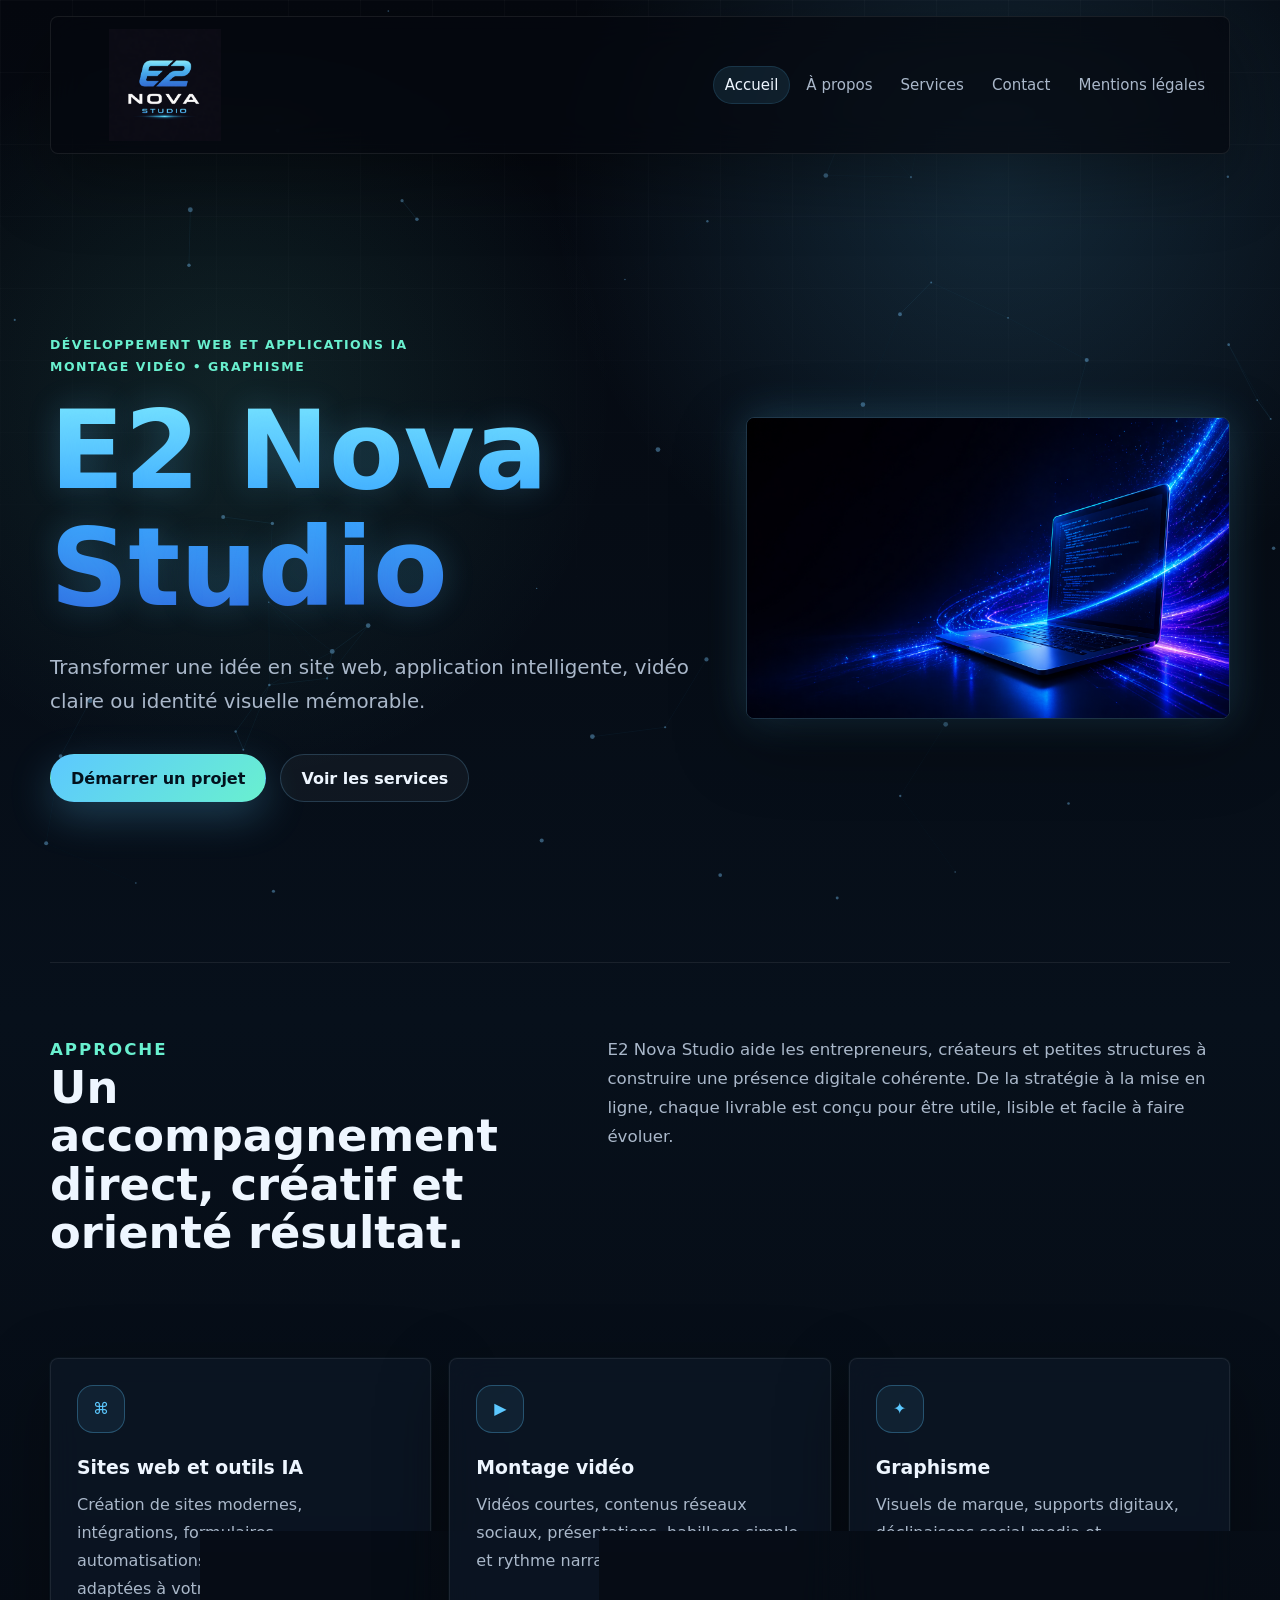
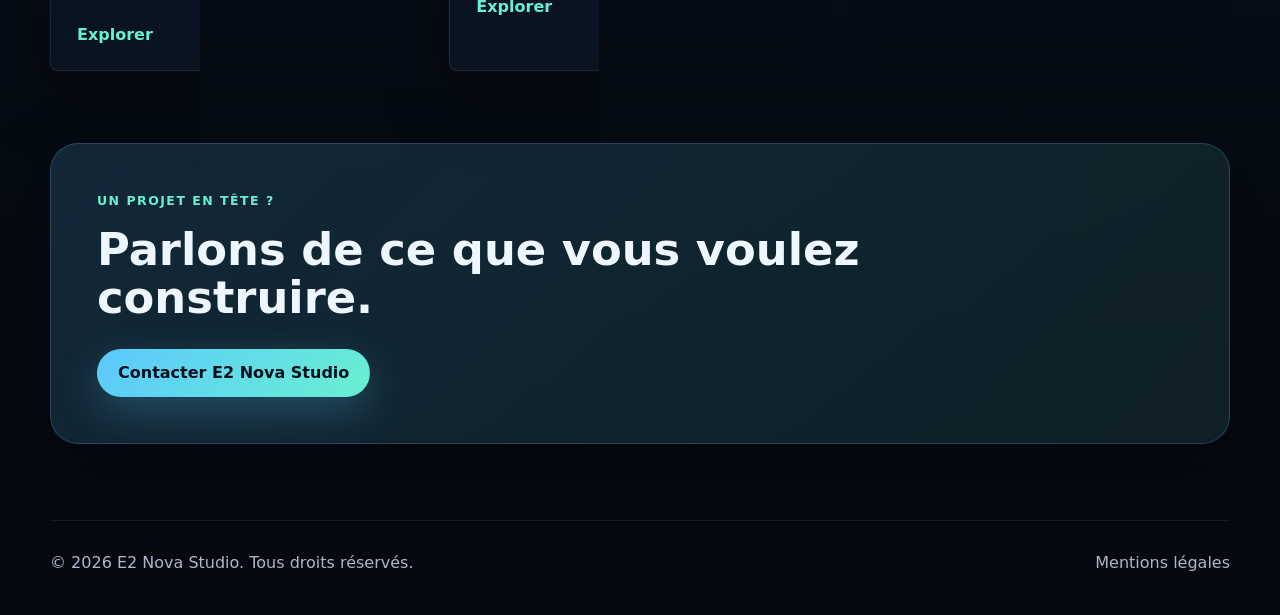
==== index.html @ 2f7f74d5 "V3" ====
<!DOCTYPE html>
<html lang="fr">
  <head>
    <meta charset="UTF-8" />
    <meta name="viewport" content="width=device-width, initial-scale=1.0" />
    <meta
      name="description"
      content="E2 Nova Studio accompagne les indépendants et petites entreprises avec des sites web, applications IA, montages vidéo et créations graphiques."
    />
    <title>E2 Nova Studio | Développement Web et applications IA, Montage vidéo et graphisme</title>
    <link rel="stylesheet" href="css/styles.css" />
    <script src="js/main.js" defer></script>
  </head>
  <body>
    <canvas class="nova-canvas" aria-hidden="true"></canvas>
    <header class="site-header">
      <a class="brand" href="index.html" aria-label="Accueil E2 Nova Studio">
        <img src="assets/logo-e2nova-studio.png" alt="E2 Nova Studio" />
      </a>
      <button class="nav-toggle" type="button" aria-label="Ouvrir le menu" aria-expanded="false">
        <span></span>
        <span></span>
        <span></span>
      </button>
      <nav class="main-nav" aria-label="Navigation principale">
        <a class="active" href="index.html">Accueil</a>
        <a href="about.html">À propos</a>
        <a href="services.html">Services</a>
        <a href="contact.html">Contact</a>
        <a href="mentions-legales.html">Mentions légales</a>
      </nav>
    </header>

    <main>
      <section class="hero section">
        <div class="hero-content">
          <p class="eyebrow">Développement Web et applications IA<br />Montage vidéo • Graphisme</p>
          <h1 class="logo-gradient">E2 Nova Studio</h1>
          <p class="hero-lead">
            Transformer une idée en site web,
            application intelligente, vidéo claire ou identité visuelle mémorable.
          </p>
          <div class="hero-actions">
            <a class="button primary" href="contact.html">Démarrer un projet</a>
            <a class="button ghost" href="services.html">Voir les services</a>
          </div>
        </div>
        <aside class="hero-image-showcase" aria-label="Univers visuel E2 Nova Studio">
          <img src="assets/ordi.png" alt="Ordinateur portable dans un univers lumineux bleu" />
        </aside>
      </section>

      <section class="section intro-grid">
        <div>
          <p class="eyebrow">Approche</p>
          <h2>Un accompagnement direct, créatif et orienté résultat.</h2>
        </div>
        <p>
          E2 Nova Studio aide les entrepreneurs, créateurs et petites structures à
          construire une présence digitale cohérente. De la stratégie à la mise en
          ligne, chaque livrable est conçu pour être utile, lisible et facile à faire
          évoluer.
        </p>
      </section>

      <section class="section service-preview">
        <article class="service-card">
          <div class="service-icon">⌘</div>
          <h3>Sites web et outils IA</h3>
          <p>
            Création de sites modernes, intégrations, formulaires, automatisations et
            applications IA adaptées à votre activité.
          </p>
          <a href="services.html#web-ia">Explorer</a>
        </article>
        <article class="service-card">
          <div class="service-icon">▶</div>
          <h3>Montage vidéo</h3>
          <p>
            Vidéos courtes, contenus réseaux sociaux, présentations, habillage simple
            et rythme narratif.
          </p>
          <a href="services.html#video">Explorer</a>
        </article>
        <article class="service-card">
          <div class="service-icon">✦</div>
          <h3>Graphisme</h3>
          <p>
            Visuels de marque, supports digitaux, déclinaisons social media et
            compositions nettes.
          </p>
          <a href="services.html#graphisme">Explorer</a>
        </article>
      </section>

      <section class="section cta-band">
        <p class="eyebrow">Un projet en tête ?</p>
        <h2>Parlons de ce que vous voulez construire.</h2>
        <a class="button primary" href="contact.html">Contacter E2 Nova Studio</a>
      </section>
    </main>

    <footer class="site-footer">
      <p>© 2026 E2 Nova Studio. Tous droits réservés.</p>
      <a href="mentions-legales.html">Mentions légales</a>
    </footer>
  </body>
</html>
---- css/styles.css ----
:root {
  --bg: #05080f;
  --bg-soft: #09111d;
  --panel: rgba(13, 23, 38, 0.76);
  --panel-strong: rgba(15, 28, 47, 0.94);
  --line: rgba(126, 203, 255, 0.2);
  --line-soft: rgba(255, 255, 255, 0.08);
  --text: #eef6ff;
  --muted: #aab8ca;
  --blue: #5cc8ff;
  --blue-strong: #22a7f2;
  --mint: #69f0cf;
  --violet: #b39cff;
  --shadow: 0 24px 70px rgba(0, 0, 0, 0.35);
  --radius: 8px;
  --max: 1180px;
}

* {
  box-sizing: border-box;
}

html {
  scroll-behavior: smooth;
}

body {
  margin: 0;
  min-height: 100vh;
  color: var(--text);
  font-family: Inter, ui-sans-serif, system-ui, -apple-system, BlinkMacSystemFont, "Segoe UI", sans-serif;
  background:
    radial-gradient(circle at 78% 8%, rgba(92, 200, 255, 0.17), transparent 28rem),
    radial-gradient(circle at 18% 18%, rgba(105, 240, 207, 0.1), transparent 24rem),
    linear-gradient(180deg, #05080f 0%, #07101b 46%, #05080f 100%);
  overflow-x: hidden;
}

body::before {
  content: "";
  position: fixed;
  inset: 0;
  pointer-events: none;
  background-image:
    linear-gradient(rgba(255, 255, 255, 0.035) 1px, transparent 1px),
    linear-gradient(90deg, rgba(255, 255, 255, 0.035) 1px, transparent 1px);
  background-size: 72px 72px;
  mask-image: linear-gradient(to bottom, rgba(0, 0, 0, 0.72), transparent 82%);
  z-index: -3;
}

a {
  color: inherit;
  text-decoration: none;
}

p {
  color: var(--muted);
  line-height: 1.75;
}

.nova-canvas {
  position: fixed;
  inset: 0;
  width: 100%;
  height: 100%;
  pointer-events: none;
  z-index: -2;
  opacity: 0.72;
}

.site-header {
  position: sticky;
  top: 0;
  z-index: 20;
  display: flex;
  align-items: center;
  justify-content: space-between;
  width: min(var(--max), calc(100% - 32px));
  margin: 16px auto 0;
  padding: 12px;
  border: 1px solid var(--line-soft);
  border-radius: var(--radius);
  background: rgba(5, 8, 15, 0.72);
  box-shadow: var(--shadow);
  backdrop-filter: blur(18px);
}

.brand {
  display: inline-flex;
  align-items: center;
  min-width: 0;
}

.brand img {
  display: block;
  width: 204px;
  height: 112px;
  object-fit: contain;
  border-radius: 8px;
}

.main-nav {
  display: flex;
  align-items: center;
  gap: 4px;
}

.main-nav a {
  padding: 10px 12px;
  border-radius: 999px;
  color: var(--muted);
  font-size: 0.94rem;
  transition: color 180ms ease, background 180ms ease, box-shadow 180ms ease;
}

.main-nav a:hover,
.main-nav a.active {
  color: var(--text);
  background: rgba(92, 200, 255, 0.1);
  box-shadow: inset 0 0 0 1px rgba(92, 200, 255, 0.14);
}

.nav-toggle {
  display: none;
  width: 44px;
  height: 44px;
  border: 1px solid var(--line);
  border-radius: 14px;
  background: rgba(255, 255, 255, 0.04);
  cursor: pointer;
}

.nav-toggle span {
  display: block;
  width: 18px;
  height: 2px;
  margin: 4px auto;
  border-radius: 99px;
  background: var(--text);
}

.section {
  width: min(var(--max), calc(100% - 32px));
  margin: 0 auto;
}

.hero {
  display: grid;
  grid-template-columns: minmax(0, 1.15fr) minmax(320px, 0.85fr);
  align-items: center;
  gap: 42px;
  min-height: calc(100vh - 92px);
  padding: 72px 0 52px;
}

.hero-content,
.page-hero {
  position: relative;
}

.eyebrow {
  margin: 0 0 14px;
  color: var(--mint);
  font-size: 0.78rem;
  font-weight: 800;
  letter-spacing: 0.12em;
  text-transform: uppercase;
}

h1,
h2,
h3 {
  margin: 0;
  color: var(--text);
  line-height: 1.08;
  letter-spacing: 0;
}

h1 {
  max-width: 900px;
  font-size: 6.8rem;
}

.logo-gradient {
  color: transparent;
  background: linear-gradient(180deg, #7ce9ff 0%, #3ba8ff 48%, #2d67de 100%);
  background-clip: text;
  -webkit-background-clip: text;
  text-shadow: 0 0 32px rgba(92, 200, 255, 0.22);
}

.page-hero h1 {
  font-size: 4.4rem;
}

h2 {
  font-size: 2.8rem;
}

h3 {
  font-size: 1.18rem;
}

.hero-lead,
.page-hero p {
  max-width: 720px;
  margin: 24px 0 0;
  font-size: 1.24rem;
}

.hero-actions {
  display: flex;
  flex-wrap: wrap;
  gap: 14px;
  margin-top: 34px;
}

.button {
  display: inline-flex;
  align-items: center;
  justify-content: center;
  min-height: 48px;
  padding: 0 20px;
  border: 1px solid transparent;
  border-radius: 999px;
  font-weight: 800;
  transition: transform 180ms ease, box-shadow 180ms ease, border-color 180ms ease;
}

.button:hover {
  transform: translateY(-2px);
}

.button.primary {
  color: #02111d;
  background: linear-gradient(135deg, var(--blue), var(--mint));
  box-shadow: 0 14px 42px rgba(92, 200, 255, 0.26);
}

.button.ghost {
  color: var(--text);
  border-color: var(--line);
  background: rgba(255, 255, 255, 0.04);
}

.hero-panel {
  display: grid;
  gap: 16px;
  padding: 18px;
  border: 1px solid var(--line);
  border-radius: 28px;
  background:
    linear-gradient(180deg, rgba(15, 28, 47, 0.86), rgba(8, 15, 26, 0.72)),
    radial-gradient(circle at 18% 20%, rgba(92, 200, 255, 0.22), transparent 18rem);
  box-shadow: var(--shadow);
}

.hero-image-showcase {
  display: grid;
  place-items: center;
  min-height: 420px;
}

.hero-image-showcase img {
  width: 100%;
  max-width: 560px;
  aspect-ratio: 16 / 10;
  object-fit: cover;
  border-radius: 8px;
  border: 1px solid var(--line);
  box-shadow: var(--shadow), 0 0 42px rgba(92, 200, 255, 0.24);
}

.orbit-card,
.service-card,
.detail-card,
.values-grid article,
.contact-form,
.contact-aside,
.legal-content article {
  border: 1px solid var(--line-soft);
  background: var(--panel);
  box-shadow: 0 0 0 1px rgba(92, 200, 255, 0.03), var(--shadow);
  backdrop-filter: blur(16px);
}

.orbit-card {
  position: relative;
  padding: 22px;
  border-radius: 22px;
  overflow: hidden;
}

.orbit-card::after {
  content: "";
  position: absolute;
  inset: auto 18px 0;
  height: 1px;
  background: linear-gradient(90deg, transparent, rgba(92, 200, 255, 0.64), transparent);
}

.orbit-card span,
.detail-number {
  color: var(--blue);
  font-weight: 900;
}

.service-symbol {
  display: grid;
  place-items: center;
  width: 48px;
  height: 48px;
  border: 1px solid rgba(92, 200, 255, 0.34);
  border-radius: 8px;
  color: var(--blue);
  font-size: 1rem;
  line-height: 1;
  background: linear-gradient(145deg, rgba(92, 200, 255, 0.14), rgba(45, 103, 222, 0.12));
  box-shadow: 0 0 24px rgba(92, 200, 255, 0.22);
}

.orbit-card strong {
  display: block;
  margin-top: 8px;
  font-size: 1.2rem;
}

.orbit-card p {
  margin: 8px 0 0;
}

.intro-grid {
  display: grid;
  grid-template-columns: 0.9fr 1.1fr;
  gap: 48px;
  padding: 72px 0;
  border-top: 1px solid var(--line-soft);
}

.intro-grid p {
  margin: 0;
  font-size: 1.04rem;
}

.service-preview,
.values-grid {
  display: grid;
  grid-template-columns: repeat(3, minmax(0, 1fr));
  gap: 18px;
  padding: 28px 0 72px;
}

.service-card,
.values-grid article {
  min-height: 280px;
  padding: 26px;
  border-radius: var(--radius);
}

.service-icon {
  display: grid;
  place-items: center;
  width: 48px;
  height: 48px;
  margin-bottom: 24px;
  border: 1px solid rgba(92, 200, 255, 0.3);
  border-radius: 16px;
  color: var(--blue);
  background: rgba(92, 200, 255, 0.08);
}

.service-card p,
.values-grid p {
  margin: 14px 0 0;
}

.service-card a {
  display: inline-flex;
  margin-top: 22px;
  color: var(--mint);
  font-weight: 800;
}

.cta-band {
  margin-bottom: 76px;
  padding: 46px;
  border: 1px solid var(--line);
  border-radius: 28px;
  background:
    linear-gradient(135deg, rgba(92, 200, 255, 0.14), rgba(105, 240, 207, 0.08)),
    rgba(8, 15, 26, 0.8);
  box-shadow: var(--shadow);
}

.cta-band h2 {
  max-width: 820px;
  margin-bottom: 26px;
}

.page-hero {
  padding: 86px 0 50px;
}

.split-section {
  display: grid;
  grid-template-columns: 380px minmax(0, 1fr);
  align-items: center;
  gap: 54px;
  padding: 34px 0 74px;
}

.portrait-block {
  position: relative;
  display: grid;
  place-items: center;
  aspect-ratio: 1;
  border: 1px solid var(--line);
  border-radius: 8px;
  background: rgba(15, 28, 47, 0.72);
  box-shadow: var(--shadow);
  overflow: hidden;
}

.portrait-block img {
  width: 100%;
  height: 100%;
  object-fit: cover;
}

.content-stack p:first-child {
  margin-top: 0;
}

.stat-row {
  display: grid;
  grid-template-columns: repeat(3, 1fr);
  gap: 14px;
  margin-top: 30px;
}

.stat-row div {
  padding: 18px;
  border: 1px solid var(--line-soft);
  border-radius: 18px;
  background: rgba(255, 255, 255, 0.035);
}

.stat-row strong,
.stat-row span {
  display: block;
}

.stat-row strong {
  color: var(--blue);
  font-size: 1.65rem;
}

.stat-row span {
  margin-top: 6px;
  color: var(--muted);
  font-size: 0.9rem;
}

.services-detail {
  display: grid;
  gap: 18px;
  padding: 28px 0 76px;
}

.detail-card {
  display: grid;
  grid-template-columns: 88px minmax(0, 1fr);
  gap: 22px;
  padding: 30px;
  border-radius: 24px;
}

.detail-number {
  font-size: 1rem;
}

.detail-card p {
  max-width: 820px;
}

.detail-card ul {
  display: grid;
  gap: 10px;
  margin: 22px 0 0;
  padding: 0;
  list-style: none;
}

.detail-card li {
  position: relative;
  padding-left: 24px;
  color: var(--muted);
}

.detail-card li::before {
  content: "";
  position: absolute;
  top: 0.68em;
  left: 0;
  width: 9px;
  height: 9px;
  border-radius: 50%;
  background: var(--mint);
  box-shadow: 0 0 14px rgba(105, 240, 207, 0.5);
}

.contact-layout {
  display: grid;
  grid-template-columns: minmax(0, 860px);
  justify-content: start;
  gap: 24px;
  padding: 28px 0 76px;
}

.contact-form,
.contact-aside,
.legal-content article {
  border-radius: 24px;
}

.contact-form {
  display: grid;
  gap: 18px;
  padding: 28px;
}

.form-row {
  display: grid;
  gap: 8px;
}

label {
  color: var(--text);
  font-weight: 800;
}

input,
select,
textarea {
  width: 100%;
  border: 1px solid var(--line-soft);
  border-radius: 16px;
  padding: 14px 16px;
  color: var(--text);
  font: inherit;
  background: rgba(5, 8, 15, 0.72);
  outline: none;
  transition: border-color 180ms ease, box-shadow 180ms ease;
}

select {
  cursor: pointer;
}

textarea {
  resize: vertical;
  min-height: 170px;
}

input:focus,
select:focus,
textarea:focus {
  border-color: rgba(92, 200, 255, 0.68);
  box-shadow: 0 0 0 4px rgba(92, 200, 255, 0.1);
}

.form-status {
  min-height: 24px;
  margin: 0;
  color: var(--mint);
  font-weight: 700;
}

.contact-aside {
  align-self: start;
  padding: 28px;
  background: var(--panel-strong);
}

.contact-aside p {
  margin-bottom: 22px;
}

.contact-chip {
  display: inline-flex;
  margin: 0 8px 10px 0;
  padding: 9px 12px;
  border: 1px solid var(--line);
  border-radius: 999px;
  color: var(--text);
  background: rgba(92, 200, 255, 0.07);
}

.legal-content {
  display: grid;
  gap: 16px;
  padding: 28px 0 76px;
}

.legal-content article {
  padding: 26px;
}

.legal-content p {
  margin-bottom: 0;
}

.site-footer {
  display: flex;
  align-items: center;
  justify-content: space-between;
  gap: 16px;
  width: min(var(--max), calc(100% - 32px));
  margin: 0 auto;
  padding: 28px 0 38px;
  border-top: 1px solid var(--line-soft);
}

.site-footer p {
  margin: 0;
}

.site-footer a {
  color: var(--muted);
}

@media (max-width: 920px) {
  .site-header {
    align-items: flex-start;
  }

  .nav-toggle {
    display: block;
    flex: 0 0 auto;
  }

  .main-nav {
    position: absolute;
    top: calc(100% + 10px);
    left: 0;
    right: 0;
    display: none;
    flex-direction: column;
    align-items: stretch;
    padding: 10px;
    border: 1px solid var(--line-soft);
    border-radius: 20px;
    background: rgba(5, 8, 15, 0.94);
    backdrop-filter: blur(18px);
  }

  .main-nav.open {
    display: flex;
  }

  .main-nav a {
    border-radius: 14px;
  }

  .hero,
  .intro-grid,
  .split-section,
  .contact-layout {
    grid-template-columns: 1fr;
  }

  .hero {
    min-height: auto;
    padding-top: 62px;
  }

  h1 {
    font-size: 4.6rem;
  }

  .page-hero h1 {
    font-size: 3.2rem;
  }

  h2 {
    font-size: 2.3rem;
  }

  .hero-panel {
    grid-template-columns: 1fr;
  }

  .hero-image-showcase {
    min-height: auto;
  }

  .service-preview,
  .values-grid {
    grid-template-columns: 1fr;
  }

  .split-section {
    gap: 28px;
  }

  .portrait-block {
    max-width: 420px;
  }
}

@media (max-width: 640px) {
  .site-header,
  .section,
  .site-footer {
    width: min(100% - 22px, var(--max));
  }

  .brand img {
    width: 152px;
    height: 84px;
  }

  h1 {
    font-size: 3.2rem;
  }

  .page-hero h1 {
    font-size: 2.45rem;
  }

  h2 {
    font-size: 2rem;
  }

  .hero-lead,
  .page-hero p {
    font-size: 1.05rem;
  }

  .hero-actions {
    flex-direction: column;
  }

  .button {
    width: 100%;
  }

  .cta-band,
  .contact-form,
  .contact-aside,
  .detail-card,
  .service-card,
  .values-grid article,
  .legal-content article {
    padding: 22px;
  }

  .detail-card {
    grid-template-columns: 1fr;
  }

  .stat-row {
    grid-template-columns: 1fr;
  }

  .site-footer {
    align-items: flex-start;
    flex-direction: column;
  }
}
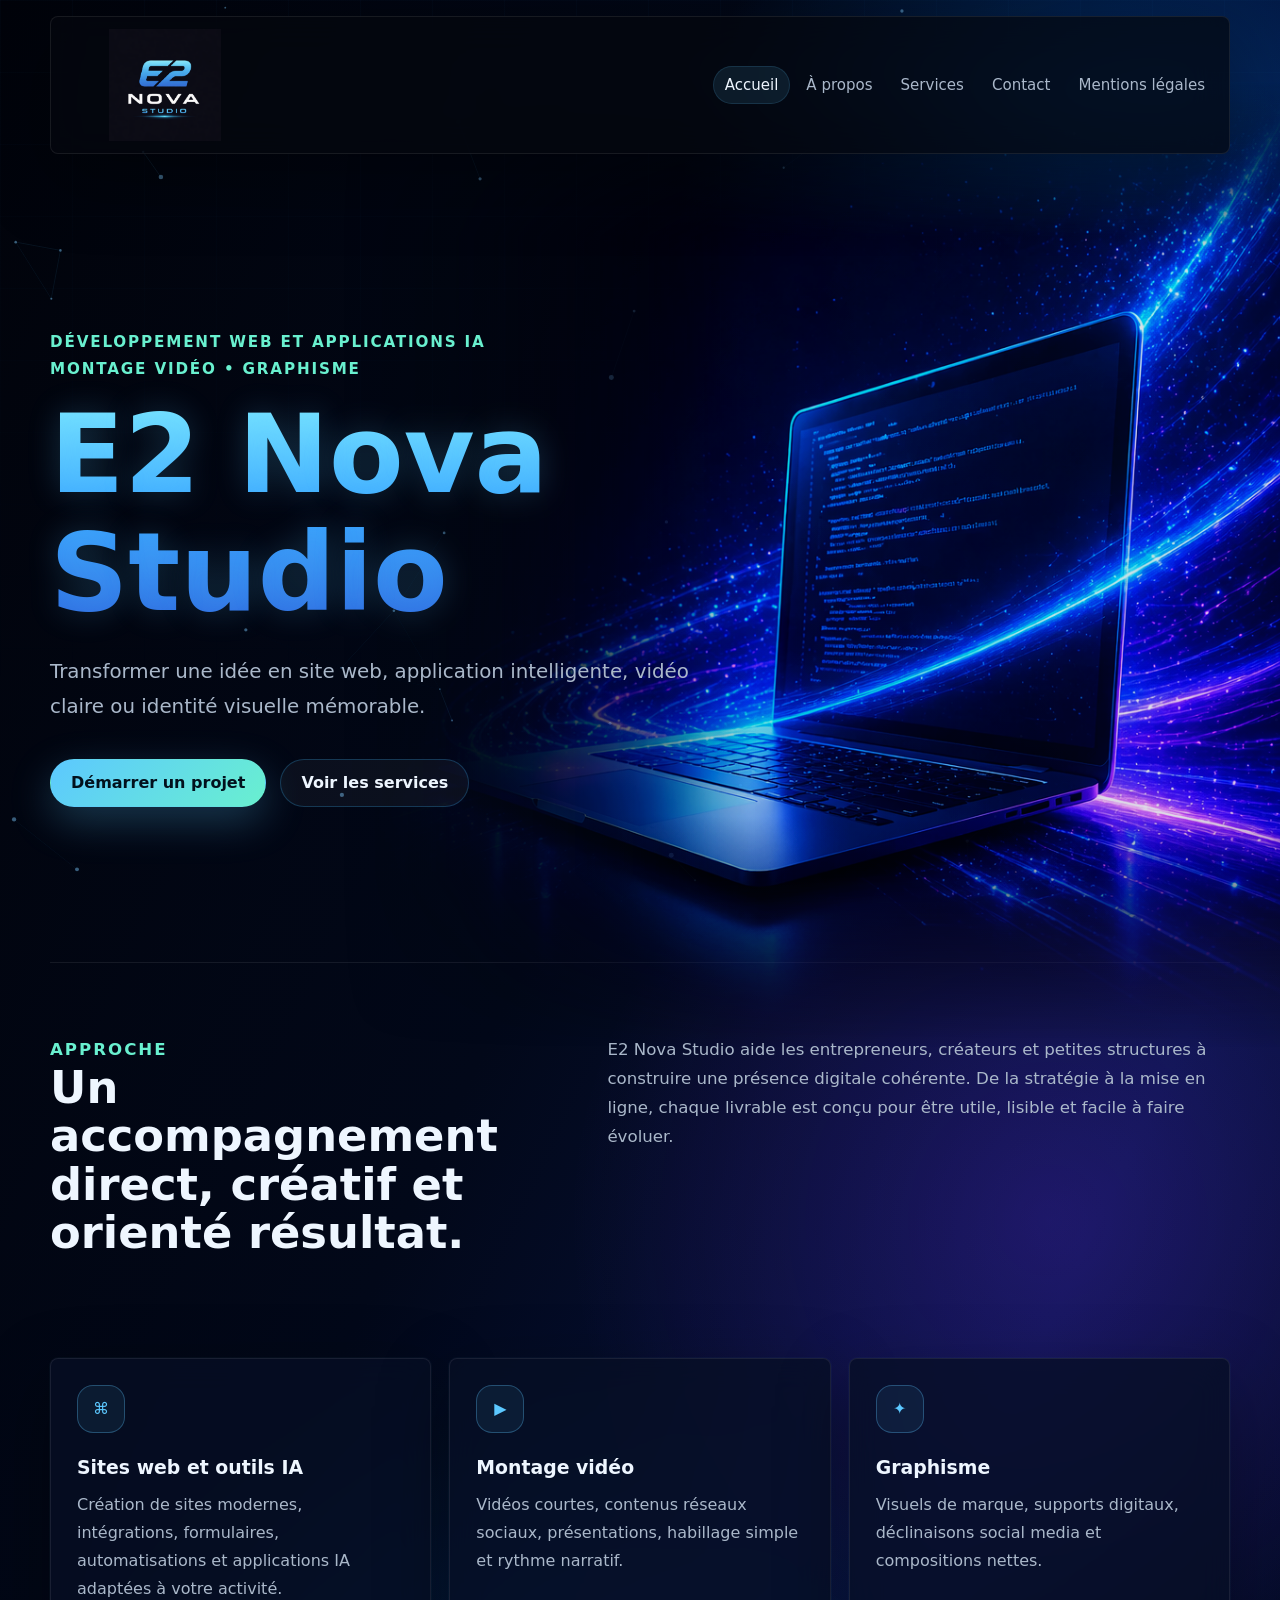
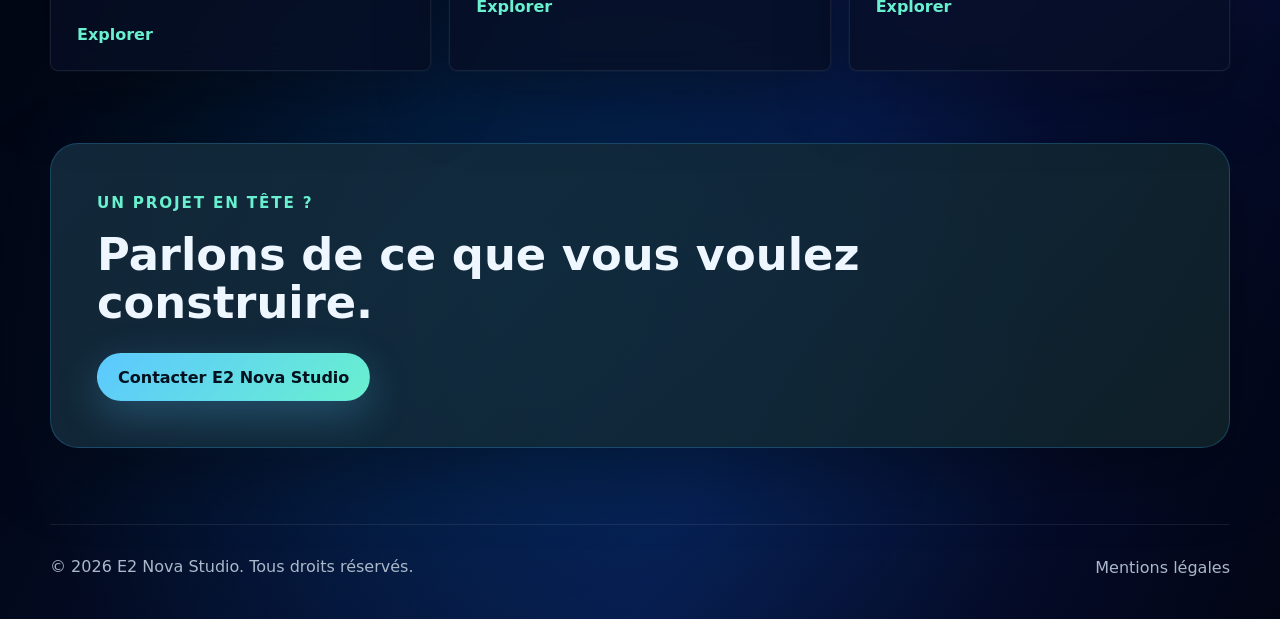
==== commit f006f814: "V6 Intégration image ordi.png en fond sur la page d'accueil mentions légales en partie complétées" ====
--- a/index.html
+++ b/index.html
@@ -34,7 +34,7 @@
     <main>
       <section class="hero section">
         <div class="hero-content">
-          <p class="eyebrow">Développement Web et applications IA<br />Montage vidéo • Graphisme</p>
+          <p class="eyebrow home-eyebrow">Développement Web et applications IA<br />Montage vidéo • Graphisme</p>
           <h1 class="logo-gradient">E2 Nova Studio</h1>
           <p class="hero-lead">
             Transformer une idée en site web,
@@ -45,9 +45,6 @@
             <a class="button ghost" href="services.html">Voir les services</a>
           </div>
         </div>
-        <aside class="hero-image-showcase" aria-label="Univers visuel E2 Nova Studio">
-          <img src="assets/ordi.png" alt="Ordinateur portable dans un univers lumineux bleu" />
-        </aside>
       </section>
 
       <section class="section intro-grid">
--- a/css/styles.css
+++ b/css/styles.css
@@ -1,9 +1,9 @@
 :root {
-  --bg: #05080f;
-  --bg-soft: #09111d;
-  --panel: rgba(13, 23, 38, 0.76);
-  --panel-strong: rgba(15, 28, 47, 0.94);
-  --line: rgba(126, 203, 255, 0.2);
+  --bg: #01040c;
+  --bg-soft: #06102a;
+  --panel: rgba(7, 15, 36, 0.78);
+  --panel-strong: rgba(8, 18, 43, 0.94);
+  --line: rgba(56, 185, 255, 0.24);
   --line-soft: rgba(255, 255, 255, 0.08);
   --text: #eef6ff;
   --muted: #aab8ca;
@@ -30,9 +30,10 @@
   color: var(--text);
   font-family: Inter, ui-sans-serif, system-ui, -apple-system, BlinkMacSystemFont, "Segoe UI", sans-serif;
   background:
-    radial-gradient(circle at 78% 8%, rgba(92, 200, 255, 0.17), transparent 28rem),
-    radial-gradient(circle at 18% 18%, rgba(105, 240, 207, 0.1), transparent 24rem),
-    linear-gradient(180deg, #05080f 0%, #07101b 46%, #05080f 100%);
+    radial-gradient(circle at 88% 10%, rgba(0, 123, 255, 0.34), transparent 28rem),
+    radial-gradient(circle at 82% 55%, rgba(112, 45, 255, 0.22), transparent 30rem),
+    radial-gradient(circle at 42% 86%, rgba(0, 166, 255, 0.18), transparent 34rem),
+    linear-gradient(115deg, #01030a 0%, #020819 42%, #071342 72%, #020514 100%);
   overflow-x: hidden;
 }
 
@@ -42,8 +43,8 @@
   inset: 0;
   pointer-events: none;
   background-image:
-    linear-gradient(rgba(255, 255, 255, 0.035) 1px, transparent 1px),
-    linear-gradient(90deg, rgba(255, 255, 255, 0.035) 1px, transparent 1px);
+    linear-gradient(rgba(82, 190, 255, 0.032) 1px, transparent 1px),
+    linear-gradient(90deg, rgba(82, 190, 255, 0.032) 1px, transparent 1px);
   background-size: 72px 72px;
   mask-image: linear-gradient(to bottom, rgba(0, 0, 0, 0.72), transparent 82%);
   z-index: -3;
@@ -66,7 +67,7 @@
   height: 100%;
   pointer-events: none;
   z-index: -2;
-  opacity: 0.72;
+  opacity: 0.82;
 }
 
 .site-header {
@@ -146,6 +147,8 @@
 }
 
 .hero {
+  position: relative;
+  isolation: isolate;
   display: grid;
   grid-template-columns: minmax(0, 1.15fr) minmax(320px, 0.85fr);
   align-items: center;
@@ -154,6 +157,42 @@
   padding: 72px 0 52px;
 }
 
+.hero::before {
+  content: "";
+  position: absolute;
+  top: -72px;
+  right: min(-7vw, -42px);
+  bottom: -86px;
+  width: min(78vw, 980px);
+  background:
+    linear-gradient(90deg, var(--bg) 0%, rgba(1, 4, 12, 0.72) 16%, rgba(1, 4, 12, 0.06) 42%),
+    linear-gradient(180deg, var(--bg) 0%, rgba(1, 4, 12, 0) 18%, rgba(1, 4, 12, 0) 76%, var(--bg) 100%),
+    url("../assets/ordi.png") center right / cover no-repeat;
+  opacity: 0.9;
+  filter: saturate(1.08) contrast(1.04);
+  mask-image:
+    linear-gradient(90deg, transparent 0%, rgba(0, 0, 0, 0.18) 12%, #000 38%, #000 100%),
+    linear-gradient(180deg, transparent 0%, #000 16%, #000 82%, transparent 100%);
+  mask-composite: intersect;
+  -webkit-mask-image:
+    linear-gradient(90deg, transparent 0%, rgba(0, 0, 0, 0.18) 12%, #000 38%, #000 100%),
+    linear-gradient(180deg, transparent 0%, #000 16%, #000 82%, transparent 100%);
+  -webkit-mask-composite: source-in;
+  pointer-events: none;
+  z-index: -1;
+}
+
+.hero::after {
+  content: "";
+  position: absolute;
+  inset: -72px -9vw -86px 34%;
+  background:
+    radial-gradient(circle at 74% 42%, rgba(0, 153, 255, 0.28), transparent 28rem),
+    radial-gradient(circle at 88% 60%, rgba(113, 45, 255, 0.22), transparent 24rem);
+  pointer-events: none;
+  z-index: -2;
+}
+
 .hero-content,
 .page-hero {
   position: relative;
@@ -162,10 +201,14 @@
 .eyebrow {
   margin: 0 0 14px;
   color: var(--mint);
-  font-size: 0.78rem;
+  font-size: 0.95rem;
   font-weight: 800;
   letter-spacing: 0.12em;
   text-transform: uppercase;
+}
+
+.home-eyebrow {
+  font-size: 0.95rem;
 }
 
 h1,
@@ -254,22 +297,6 @@
     linear-gradient(180deg, rgba(15, 28, 47, 0.86), rgba(8, 15, 26, 0.72)),
     radial-gradient(circle at 18% 20%, rgba(92, 200, 255, 0.22), transparent 18rem);
   box-shadow: var(--shadow);
-}
-
-.hero-image-showcase {
-  display: grid;
-  place-items: center;
-  min-height: 420px;
-}
-
-.hero-image-showcase img {
-  width: 100%;
-  max-width: 560px;
-  aspect-ratio: 16 / 10;
-  object-fit: cover;
-  border-radius: 8px;
-  border: 1px solid var(--line);
-  box-shadow: var(--shadow), 0 0 42px rgba(92, 200, 255, 0.24);
 }
 
 .orbit-card,
@@ -691,8 +718,11 @@
     grid-template-columns: 1fr;
   }
 
-  .hero-image-showcase {
-    min-height: auto;
+  .hero::before {
+    right: -38vw;
+    width: 118vw;
+    opacity: 0.42;
+    background-position: center right;
   }
 
   .service-preview,
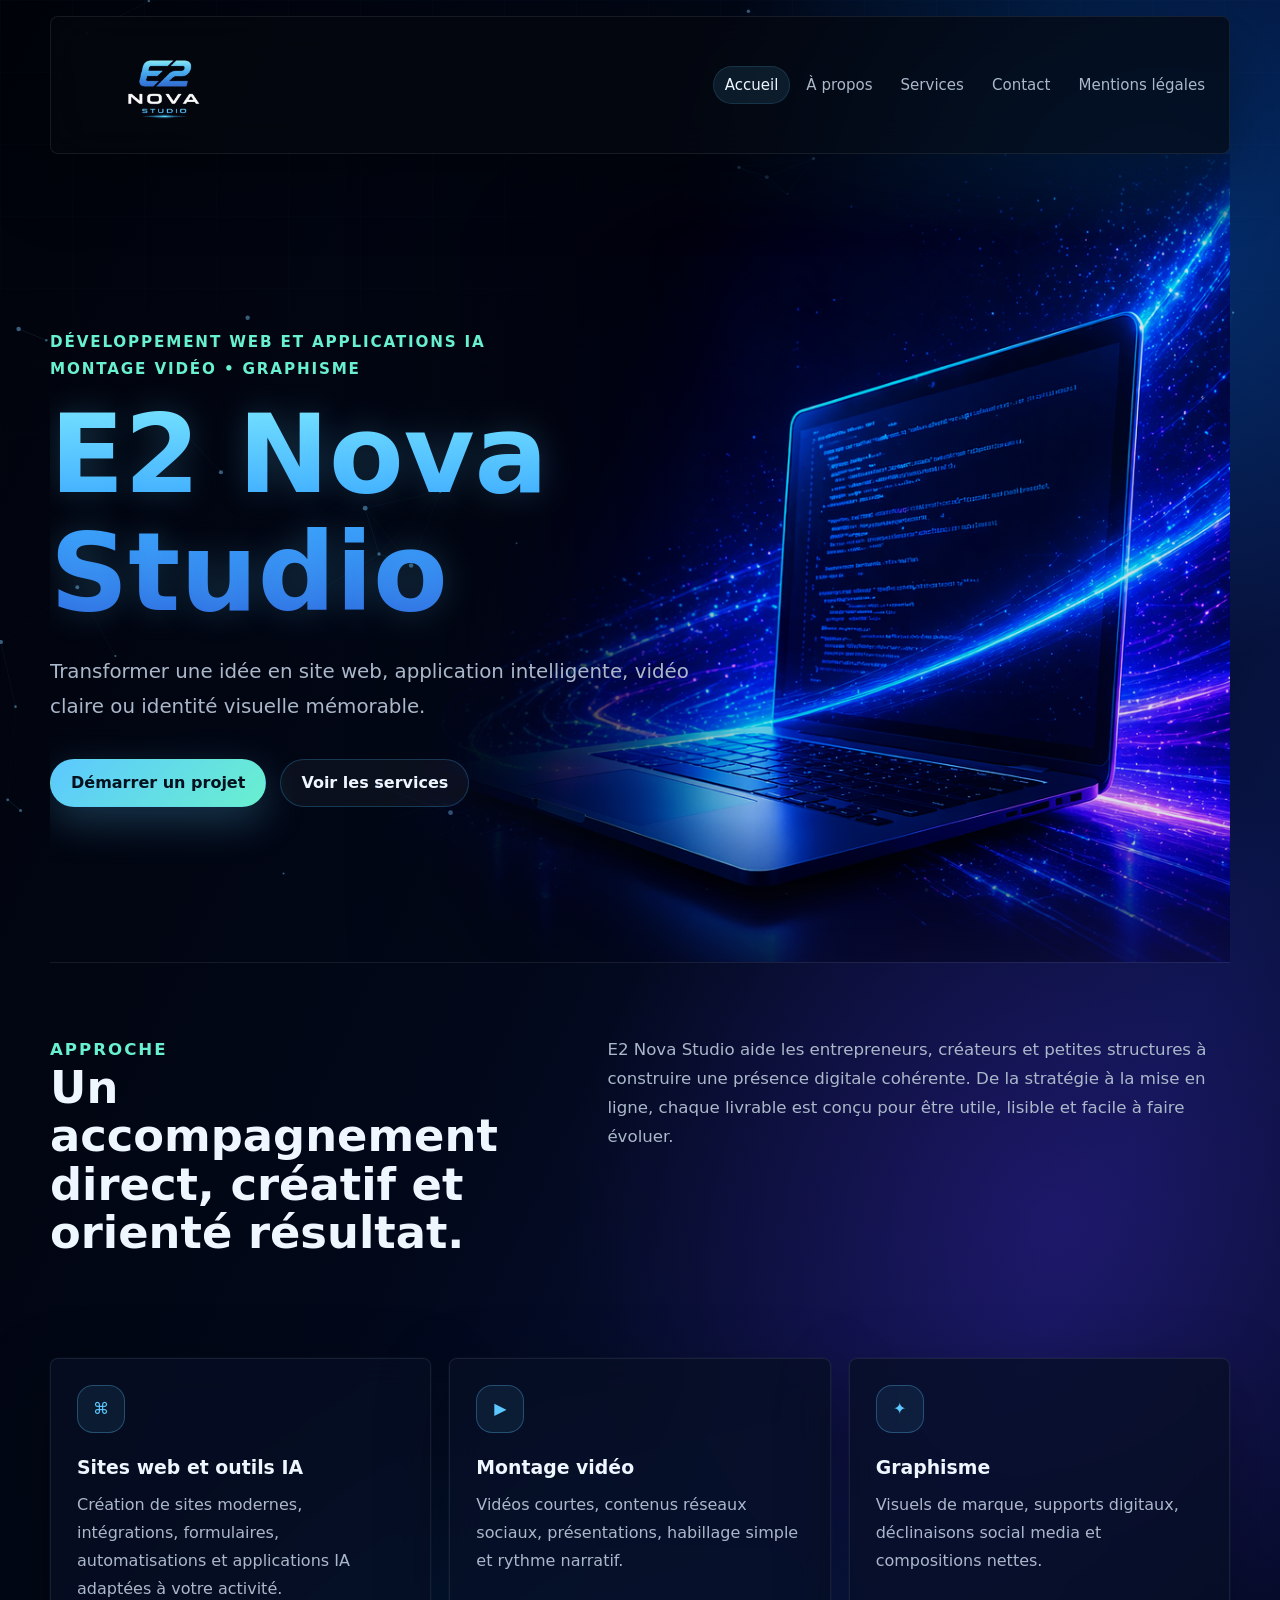
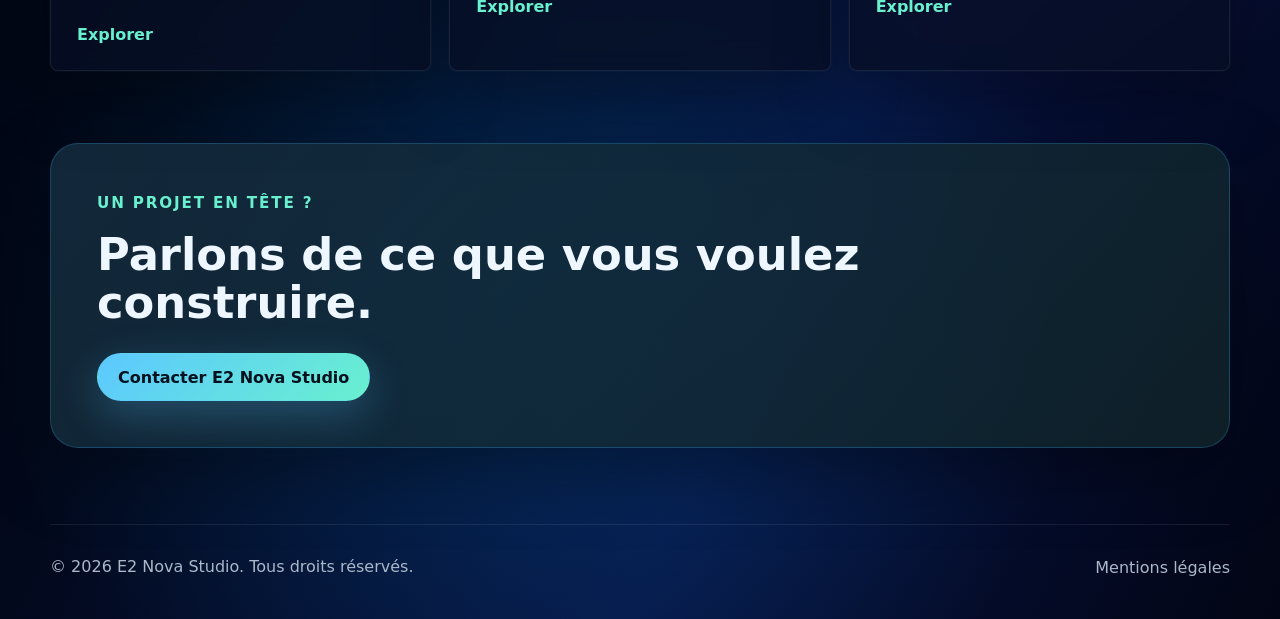
==== commit 62ad1d45: "Ameliore le responsive et met a jour le contenu" ====
--- a/index.html
+++ b/index.html
@@ -17,12 +17,12 @@
       <a class="brand" href="index.html" aria-label="Accueil E2 Nova Studio">
         <img src="assets/logo-e2nova-studio.png" alt="E2 Nova Studio" />
       </a>
-      <button class="nav-toggle" type="button" aria-label="Ouvrir le menu" aria-expanded="false">
+      <button class="nav-toggle" type="button" aria-label="Ouvrir le menu" aria-controls="main-nav" aria-expanded="false">
         <span></span>
         <span></span>
         <span></span>
       </button>
-      <nav class="main-nav" aria-label="Navigation principale">
+      <nav id="main-nav" class="main-nav" aria-label="Navigation principale">
         <a class="active" href="index.html">Accueil</a>
         <a href="about.html">À propos</a>
         <a href="services.html">Services</a>
--- a/css/styles.css
+++ b/css/styles.css
@@ -19,9 +19,15 @@
 * {
   box-sizing: border-box;
 }
+img,
+svg {
+  max-width: 100%;
+  height: auto;
+}
 
 html {
   scroll-behavior: smooth;
+  overflow-x: hidden;
 }
 
 body {
@@ -59,6 +65,14 @@
   color: var(--muted);
   line-height: 1.75;
 }
+h1,
+h2,
+h3,
+h4,
+p,
+li {
+  overflow-wrap: break-word;
+}
 
 .nova-canvas {
   position: fixed;
@@ -77,6 +91,7 @@
   display: flex;
   align-items: center;
   justify-content: space-between;
+  gap: 16px;
   width: min(var(--max), calc(100% - 32px));
   margin: 16px auto 0;
   padding: 12px;
@@ -90,6 +105,7 @@
 .brand {
   display: inline-flex;
   align-items: center;
+  flex: 0 1 auto;
   min-width: 0;
 }
 
@@ -112,6 +128,7 @@
   border-radius: 999px;
   color: var(--muted);
   font-size: 0.94rem;
+  white-space: nowrap;
   transition: color 180ms ease, background 180ms ease, box-shadow 180ms ease;
 }
 
@@ -149,6 +166,7 @@
 .hero {
   position: relative;
   isolation: isolate;
+  overflow: hidden;
   display: grid;
   grid-template-columns: minmax(0, 1.15fr) minmax(320px, 0.85fr);
   align-items: center;
@@ -198,6 +216,18 @@
   position: relative;
 }
 
+.hero-content,
+.page-hero,
+.content-stack,
+.detail-card > div,
+.service-card,
+.values-grid article,
+.cta-band,
+.contact-form,
+.legal-content article {
+  min-width: 0;
+}
+
 .eyebrow {
   margin: 0 0 14px;
   color: var(--mint);
@@ -459,6 +489,13 @@
   margin-top: 0;
 }
 
+.content-stack h4 {
+  margin: 20px 0 0;
+  color: var(--text);
+  font-size: 1.05rem;
+  line-height: 1.55;
+}
+
 .stat-row {
   display: grid;
   grid-template-columns: repeat(3, 1fr);
@@ -571,6 +608,7 @@
 select,
 textarea {
   width: 100%;
+  min-width: 0;
   border: 1px solid var(--line-soft);
   border-radius: 16px;
   padding: 14px 16px;
@@ -659,7 +697,7 @@
 
 @media (max-width: 920px) {
   .site-header {
-    align-items: flex-start;
+    align-items: center;
   }
 
   .nav-toggle {
@@ -680,6 +718,8 @@
     border-radius: 20px;
     background: rgba(5, 8, 15, 0.94);
     backdrop-filter: blur(18px);
+    max-height: calc(100vh - 132px);
+    overflow-y: auto;
   }
 
   .main-nav.open {
@@ -700,6 +740,7 @@
   .hero {
     min-height: auto;
     padding-top: 62px;
+    padding-bottom: 44px;
   }
 
   h1 {
@@ -719,10 +760,14 @@
   }
 
   .hero::before {
-    right: -38vw;
-    width: 118vw;
+    right: -16px;
+    width: min(100vw, 780px);
     opacity: 0.42;
     background-position: center right;
+  }
+
+  .hero::after {
+    inset: -56px -16px -56px 0;
   }
 
   .service-preview,
@@ -735,7 +780,16 @@
   }
 
   .portrait-block {
+    justify-self: center;
+    width: min(100%, 420px);
     max-width: 420px;
+  }
+}
+
+@media (min-width: 641px) and (max-width: 920px) {
+  .service-preview,
+  .values-grid {
+    grid-template-columns: repeat(2, minmax(0, 1fr));
   }
 }
 
@@ -747,8 +801,8 @@
   }
 
   .brand img {
-    width: 152px;
-    height: 84px;
+    width: 132px;
+    height: 72px;
   }
 
   h1 {
@@ -799,3 +853,53 @@
     flex-direction: column;
   }
 }
+
+
+@media (max-width: 430px) {
+  .site-header,
+  .section,
+  .site-footer {
+    width: min(100% - 16px, var(--max));
+  }
+
+  .site-header {
+    margin-top: 8px;
+    padding: 8px;
+  }
+
+  .brand img {
+    width: 112px;
+    height: 62px;
+  }
+
+  .nav-toggle {
+    width: 40px;
+    height: 40px;
+    border-radius: 12px;
+  }
+
+  h1 {
+    font-size: 2.7rem;
+  }
+
+  .page-hero h1 {
+    font-size: 2.15rem;
+  }
+
+  h2 {
+    font-size: 1.75rem;
+  }
+
+  .page-hero {
+    padding: 54px 0 34px;
+  }
+
+  .hero {
+    padding-top: 46px;
+  }
+
+  .eyebrow {
+    font-size: 0.78rem;
+    line-height: 1.5;
+  }
+}
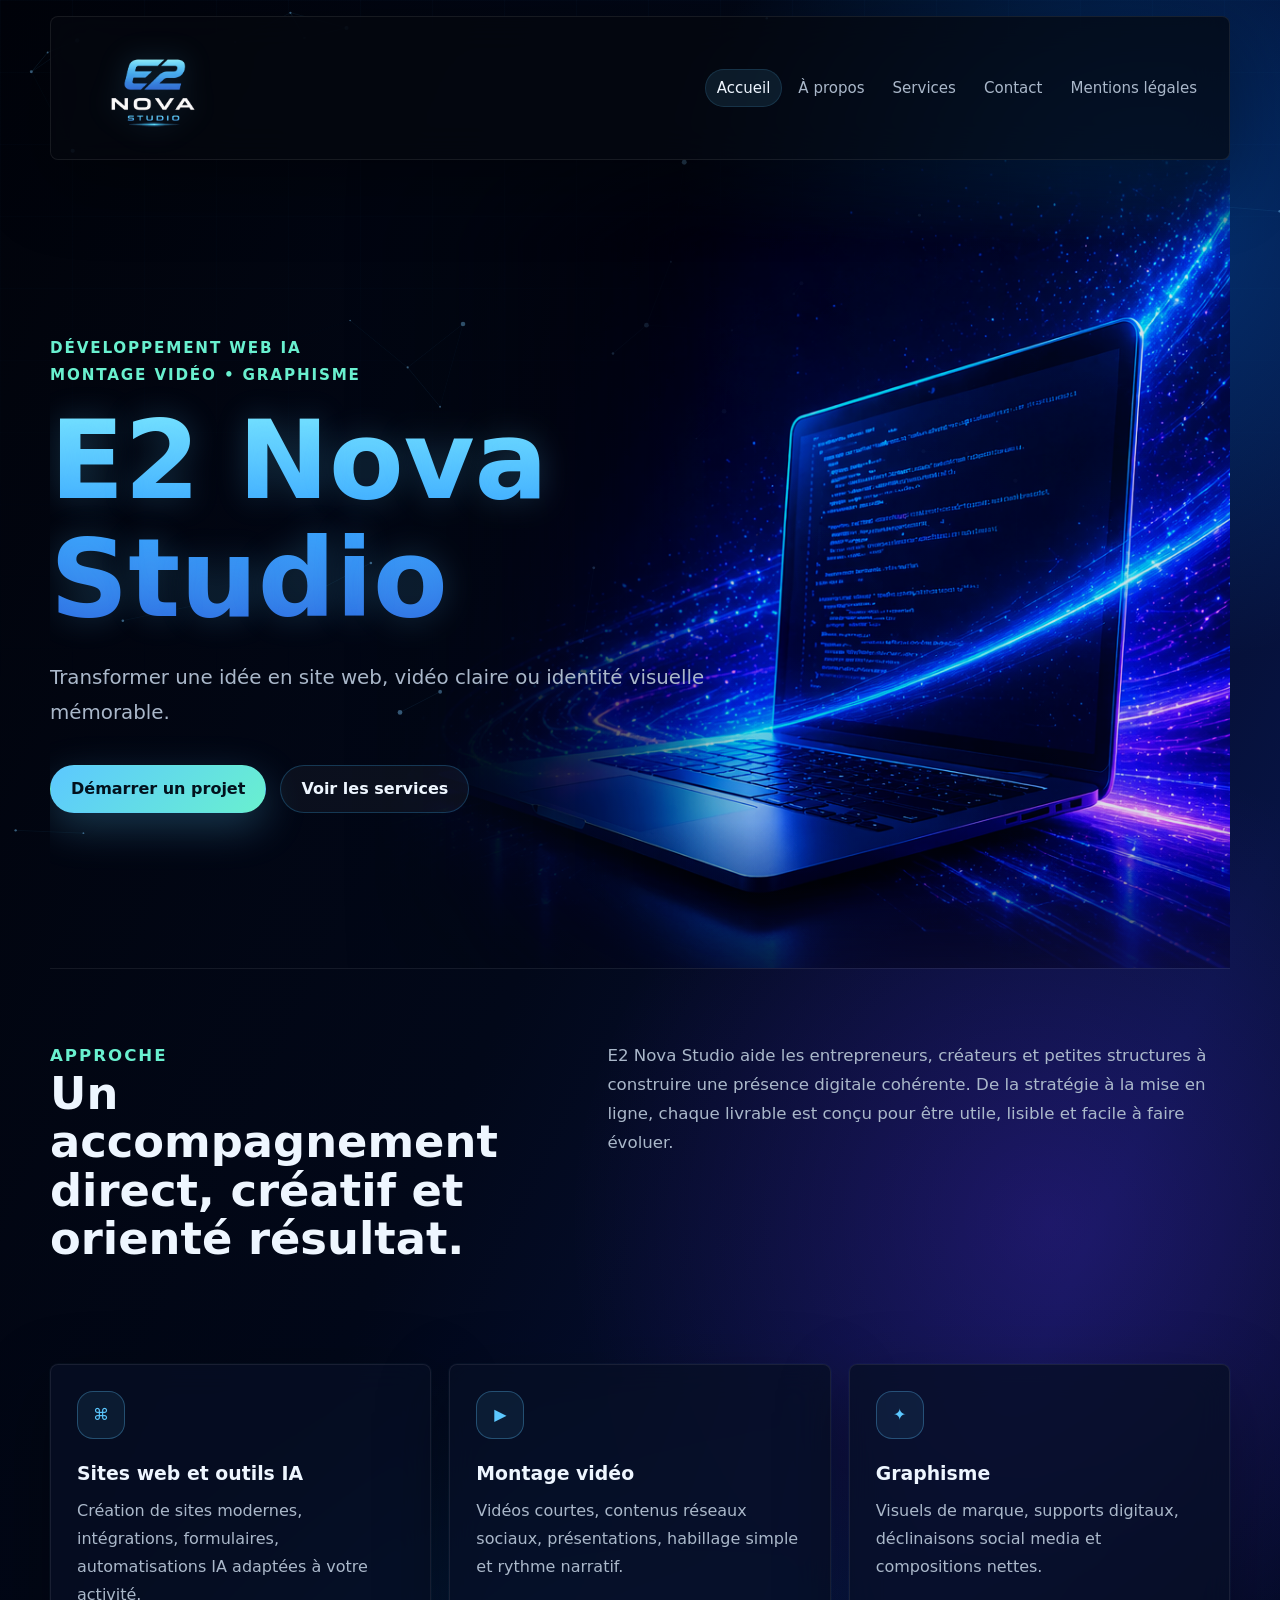
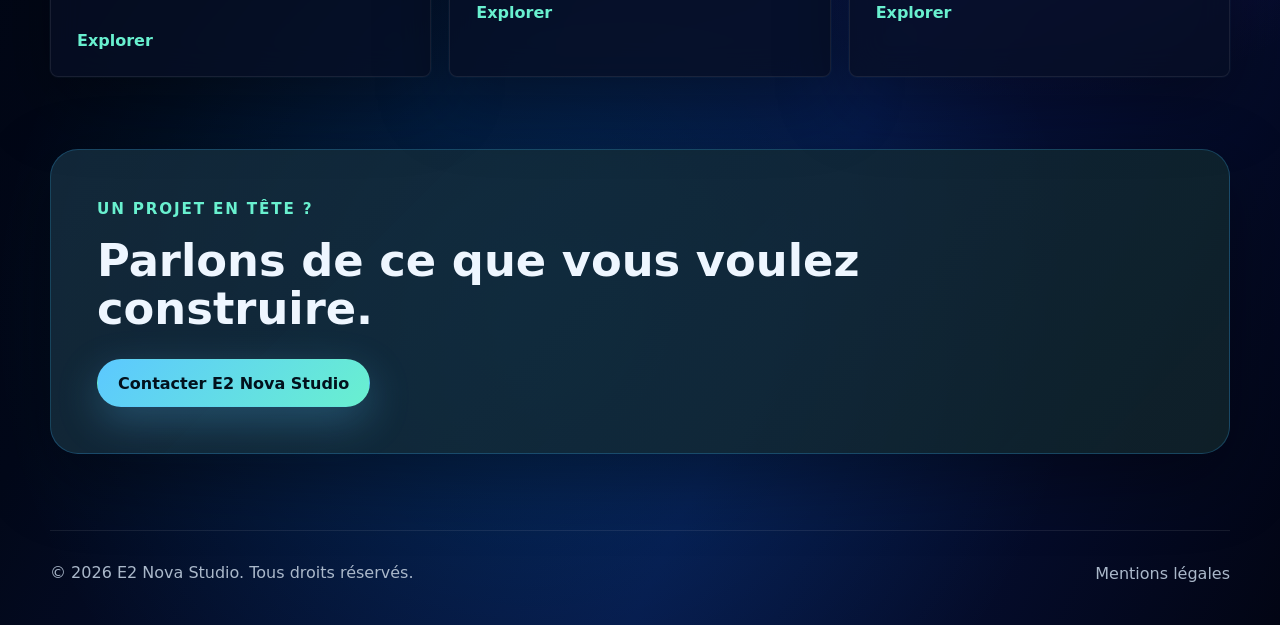
==== commit fa963514: "Update hero section text in index.html Suppression des références au développement d'applications" ====
--- a/index.html
+++ b/index.html
@@ -34,11 +34,11 @@
     <main>
       <section class="hero section">
         <div class="hero-content">
-          <p class="eyebrow home-eyebrow">Développement Web et applications IA<br />Montage vidéo • Graphisme</p>
+          <p class="eyebrow home-eyebrow">Développement Web IA<br />Montage vidéo • Graphisme</p>
           <h1 class="logo-gradient">E2 Nova Studio</h1>
           <p class="hero-lead">
             Transformer une idée en site web,
-            application intelligente, vidéo claire ou identité visuelle mémorable.
+            vidéo claire ou identité visuelle mémorable.
           </p>
           <div class="hero-actions">
             <a class="button primary" href="contact.html">Démarrer un projet</a>
@@ -65,8 +65,7 @@
           <div class="service-icon">⌘</div>
           <h3>Sites web et outils IA</h3>
           <p>
-            Création de sites modernes, intégrations, formulaires, automatisations et
-            applications IA adaptées à votre activité.
+            Création de sites modernes, intégrations, formulaires, automatisations IA adaptées à votre activité.
           </p>
           <a href="services.html#web-ia">Explorer</a>
         </article>
--- a/css/styles.css
+++ b/css/styles.css
@@ -94,7 +94,8 @@
   gap: 16px;
   width: min(var(--max), calc(100% - 32px));
   margin: 16px auto 0;
-  padding: 12px;
+  padding: 6px 20px;
+  min-height: 140px;
   border: 1px solid var(--line-soft);
   border-radius: var(--radius);
   background: rgba(5, 8, 15, 0.72);
@@ -107,14 +108,15 @@
   align-items: center;
   flex: 0 1 auto;
   min-width: 0;
+  padding-left: 18px;
 }
 
 .brand img {
   display: block;
-  width: 204px;
-  height: 112px;
-  object-fit: contain;
-  border-radius: 8px;
+    height: 130px;
+    width: auto;
+    object-fit: contain;
+    filter: drop-shadow(0 0 14px rgba(92,200,255,.20));
 }
 
 .main-nav {
@@ -599,6 +601,31 @@
   gap: 8px;
 }
 
+/* Consentement RGPD */
+.form-row .checkbox {
+  display: flex;
+  flex-direction: row;
+  align-items: flex-start;
+  gap: 12px;
+  cursor: pointer;
+  line-height: 1.5;
+}
+
+.form-row .checkbox input[type="checkbox"] {
+  width: 18px;
+  min-width: 18px;
+  height: 18px;
+  margin: 4px 0 0;
+  padding: 0;
+  flex: 0 0 18px;
+  accent-color: var(--mint);
+}
+
+.form-row .checkbox span {
+  display: block;
+  flex: 1;
+}
+
 label {
   color: var(--text);
   font-weight: 800;
@@ -902,4 +929,23 @@
     font-size: 0.78rem;
     line-height: 1.5;
   }
-}
+
+    .form-status {
+    min-height: 1.5em;
+    margin-top: 1rem;
+    font-weight: 600;
+  }
+  
+  .form-status.is-success {
+    color: #5fffd2;
+  }
+  
+  .form-status.is-error {
+    color: #ff8b8b;
+  }
+  
+  .contact-form button[type="submit"]:disabled {
+    cursor: wait;
+    opacity: 0.7;
+  }
+}
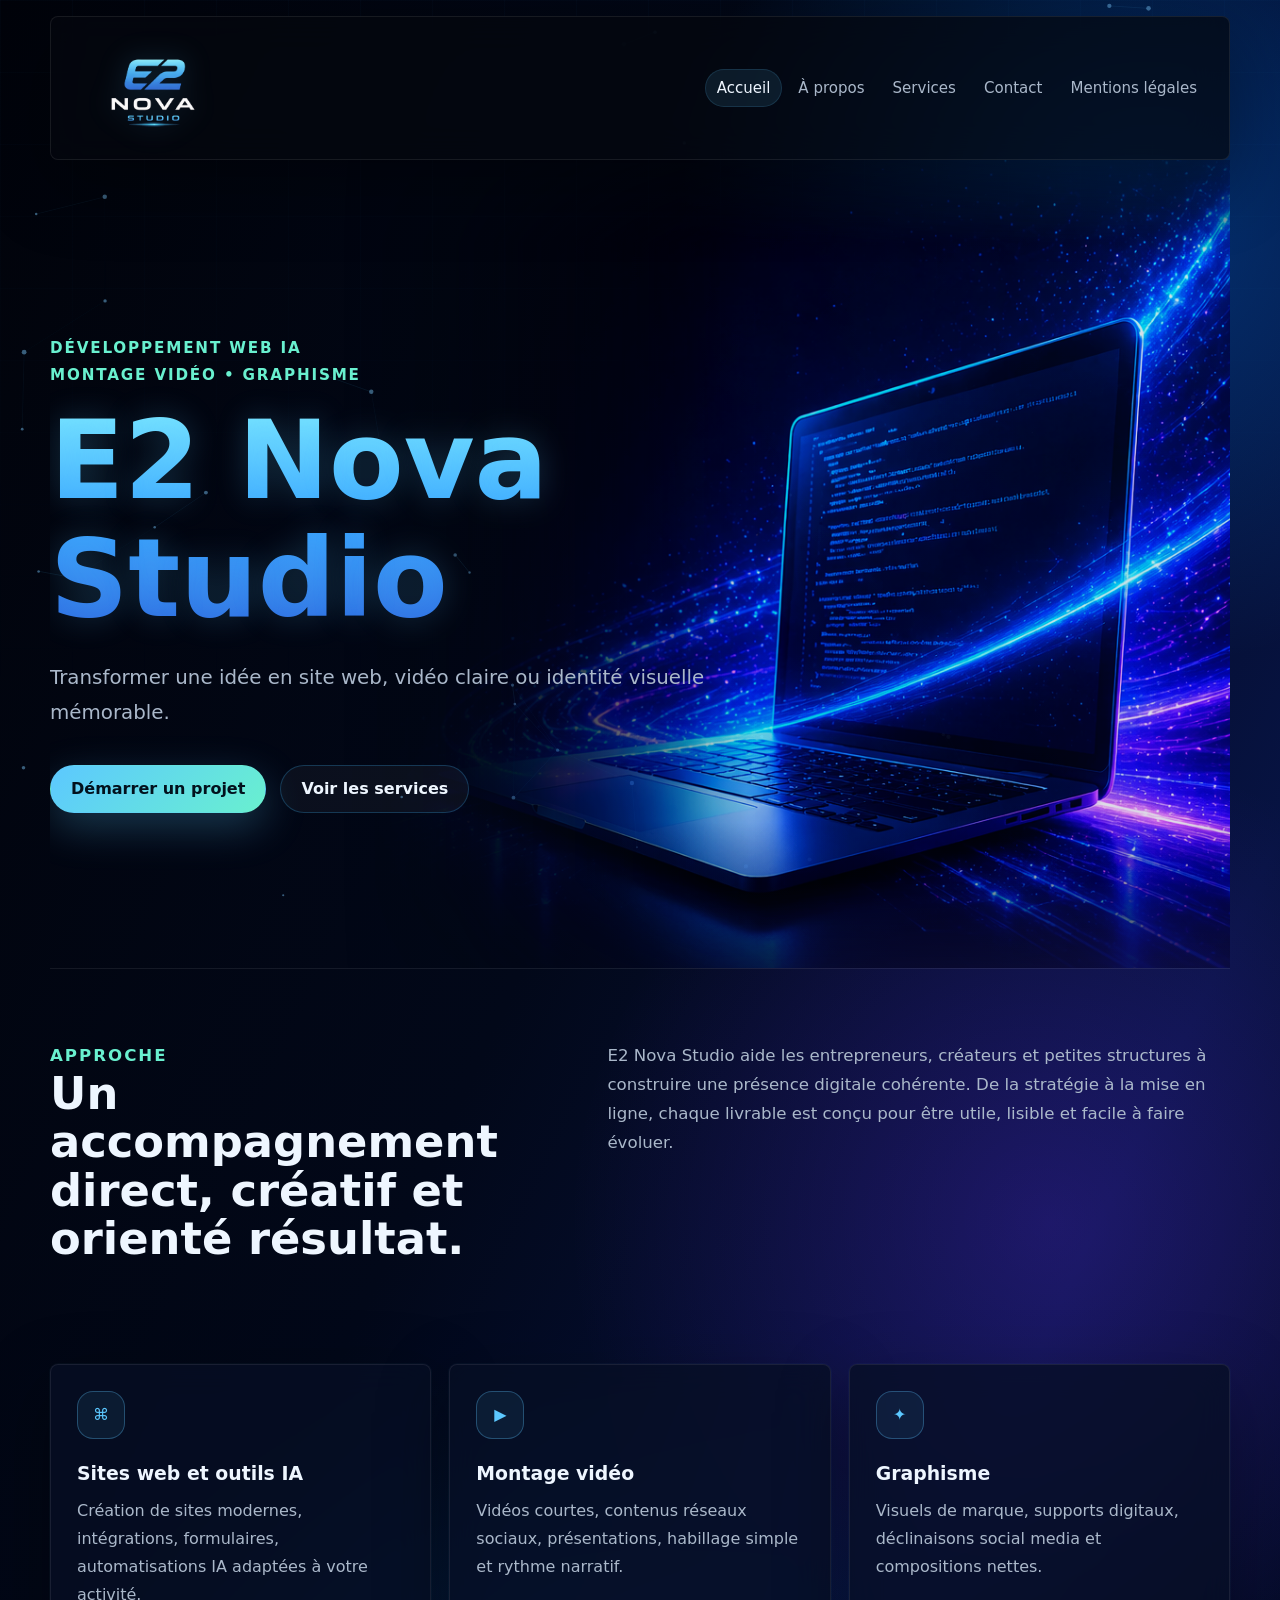
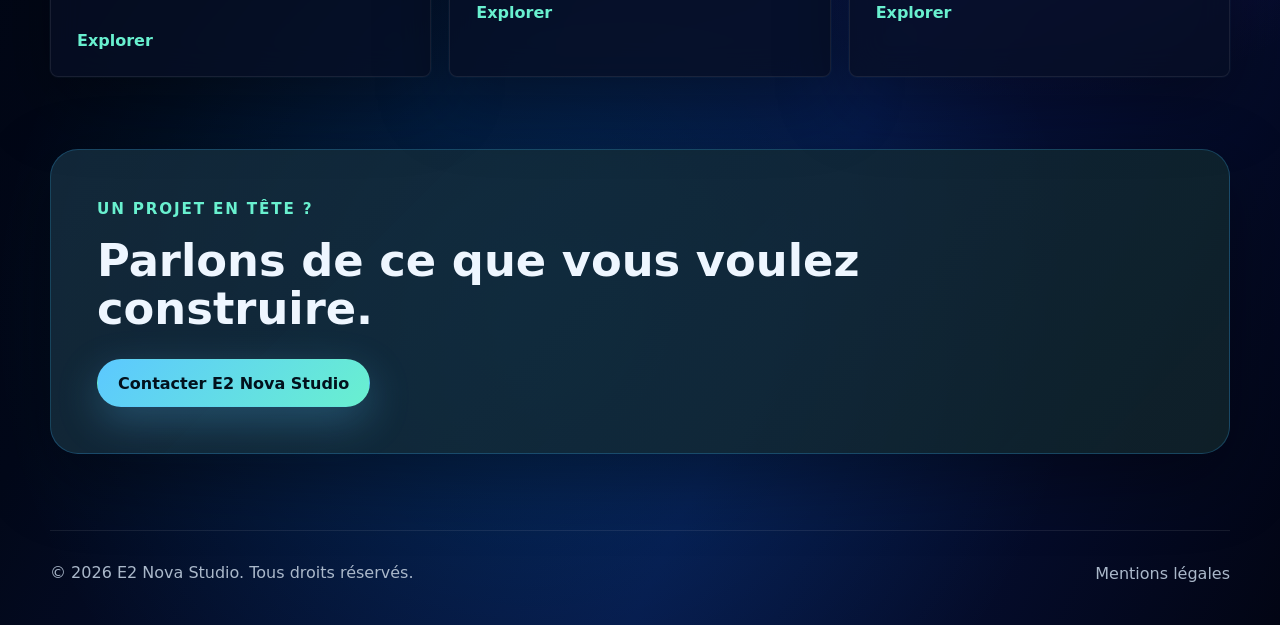
==== commit 005bb57f: "Update meta description and title in index.html Suppression des références au développement d'applic" ====
--- a/index.html
+++ b/index.html
@@ -5,9 +5,9 @@
     <meta name="viewport" content="width=device-width, initial-scale=1.0" />
     <meta
       name="description"
-      content="E2 Nova Studio accompagne les indépendants et petites entreprises avec des sites web, applications IA, montages vidéo et créations graphiques."
+      content="E2 Nova Studio accompagne les indépendants et petites entreprises avec des sites web IA, montages vidéo et créations graphiques."
     />
-    <title>E2 Nova Studio | Développement Web et applications IA, Montage vidéo et graphisme</title>
+    <title>E2 Nova Studio | Développement Web IA, Montage vidéo et graphisme</title>
     <link rel="stylesheet" href="css/styles.css" />
     <script src="js/main.js" defer></script>
   </head>
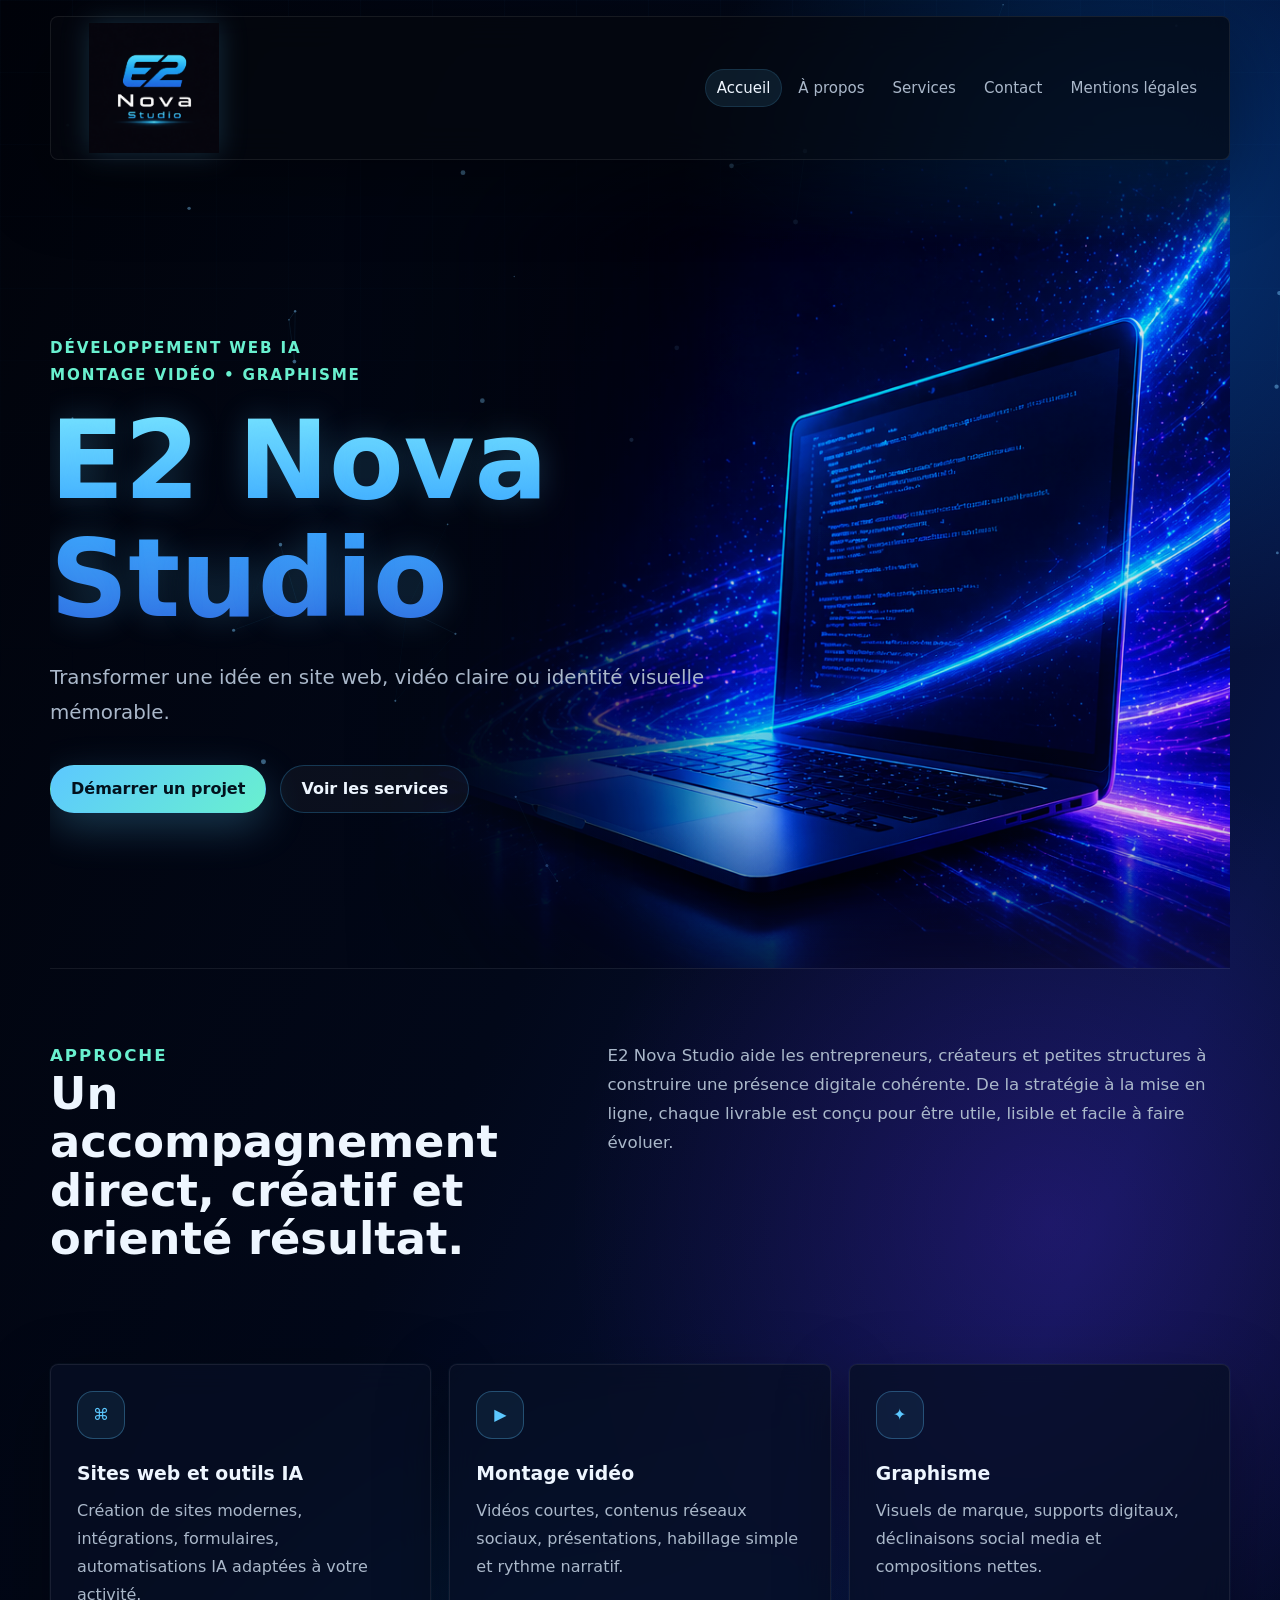
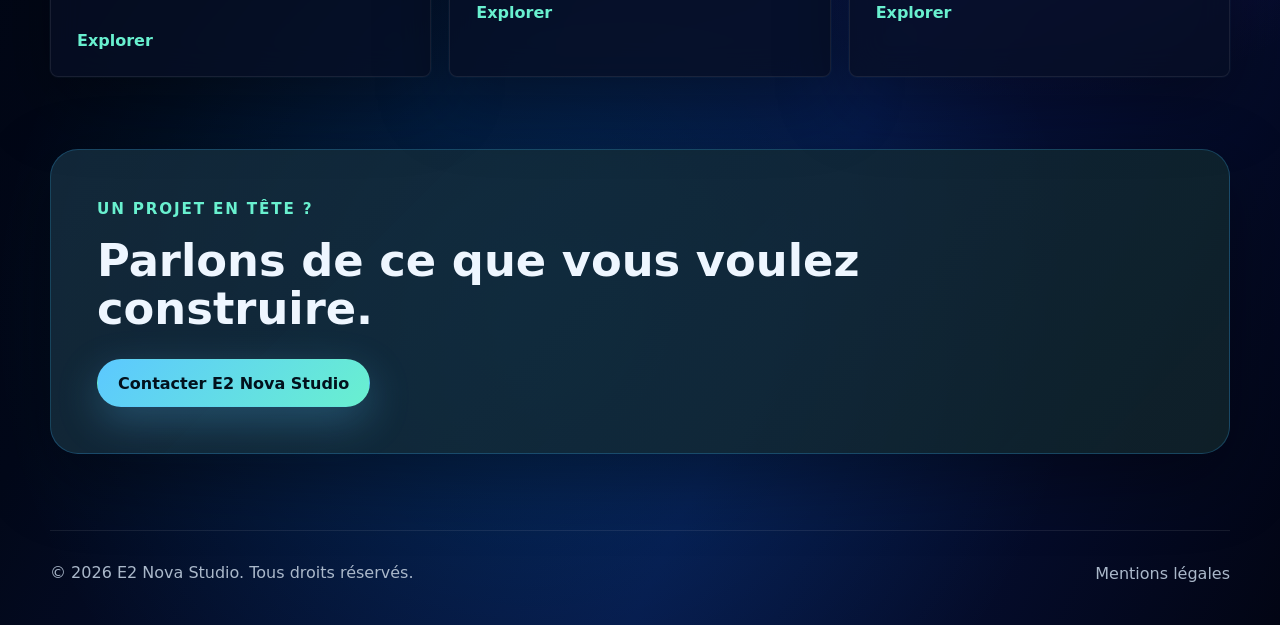
==== commit dbcfb9a1: "Update logo image source in index.html" ====
--- a/index.html
+++ b/index.html
@@ -15,7 +15,7 @@
     <canvas class="nova-canvas" aria-hidden="true"></canvas>
     <header class="site-header">
       <a class="brand" href="index.html" aria-label="Accueil E2 Nova Studio">
-        <img src="assets/logo-e2nova-studio.png" alt="E2 Nova Studio" />
+        <img src="assets/Logo_E2NovaStudio_V2.png" alt="E2 Nova Studio" />
       </a>
       <button class="nav-toggle" type="button" aria-label="Ouvrir le menu" aria-controls="main-nav" aria-expanded="false">
         <span></span>
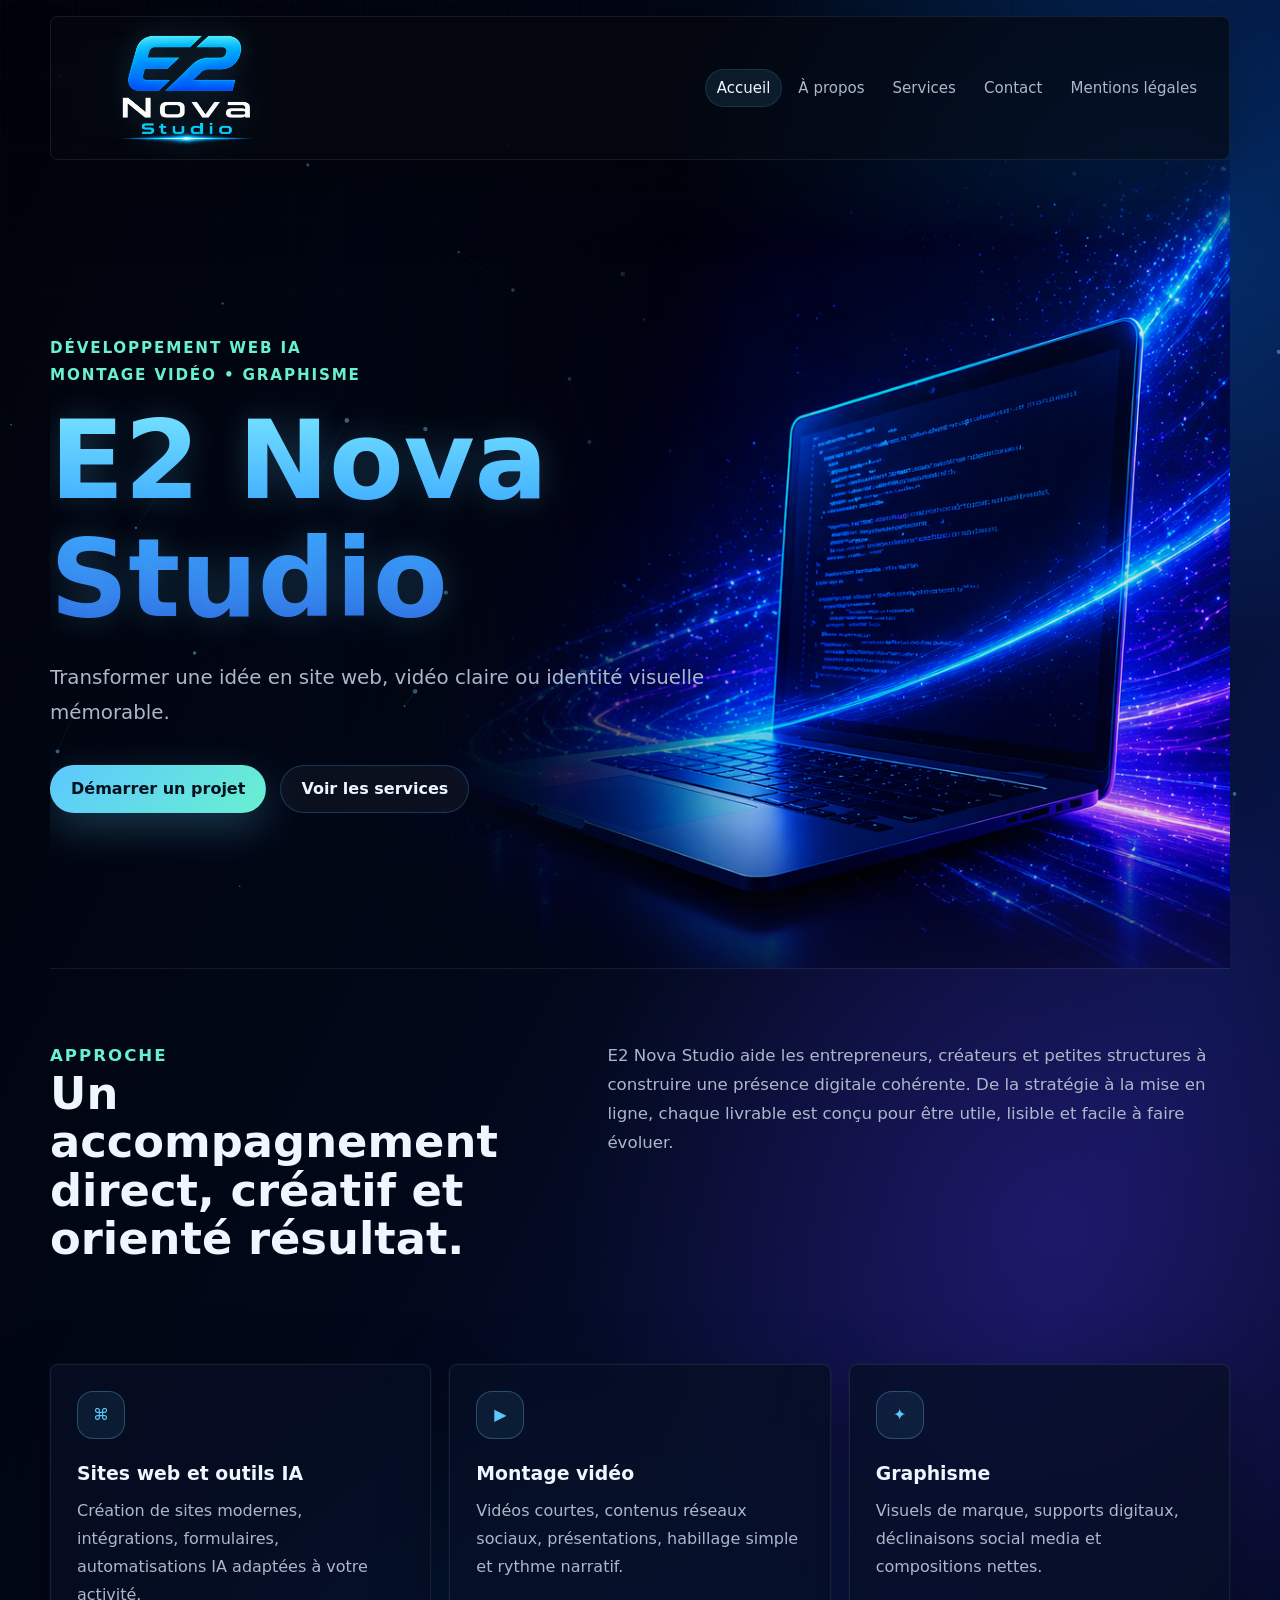
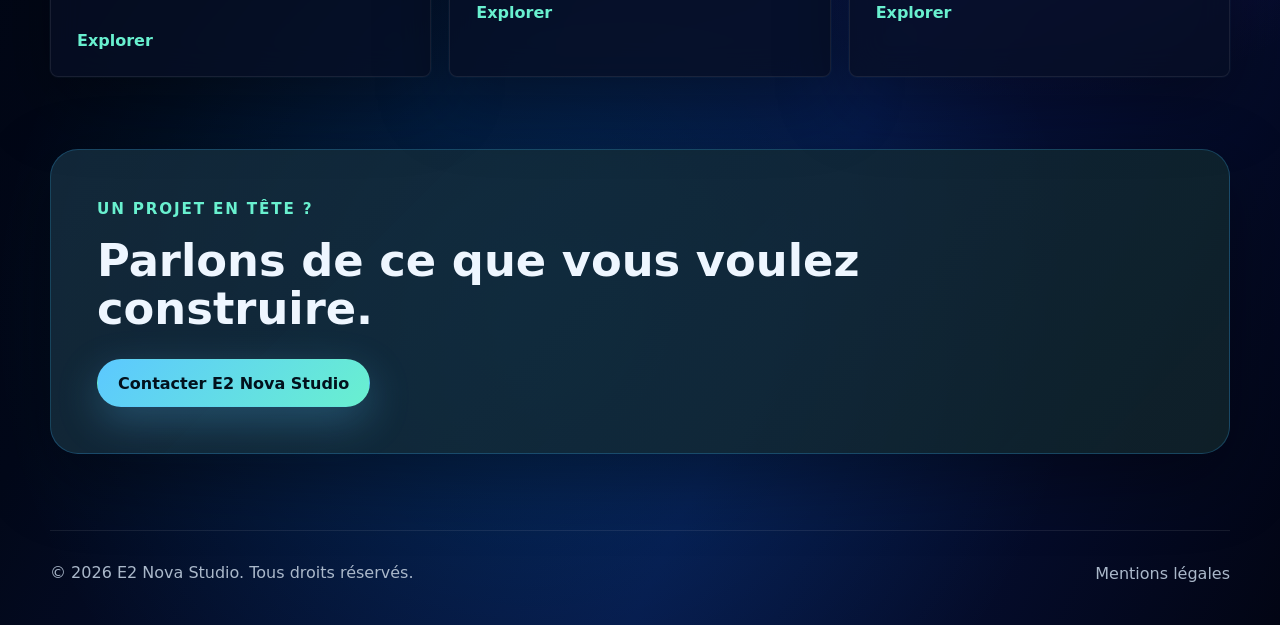
==== commit 7f81aa69: "Update logo image source in index.html Logo transparent" ====
--- a/index.html
+++ b/index.html
@@ -15,7 +15,7 @@
     <canvas class="nova-canvas" aria-hidden="true"></canvas>
     <header class="site-header">
       <a class="brand" href="index.html" aria-label="Accueil E2 Nova Studio">
-        <img src="assets/Logo_E2NovaStudio_V2.png" alt="E2 Nova Studio" />
+        <img src="assets/Logo_E2NovaStudio_V2_transparent.png" alt="E2 Nova Studio" />
       </a>
       <button class="nav-toggle" type="button" aria-label="Ouvrir le menu" aria-controls="main-nav" aria-expanded="false">
         <span></span>
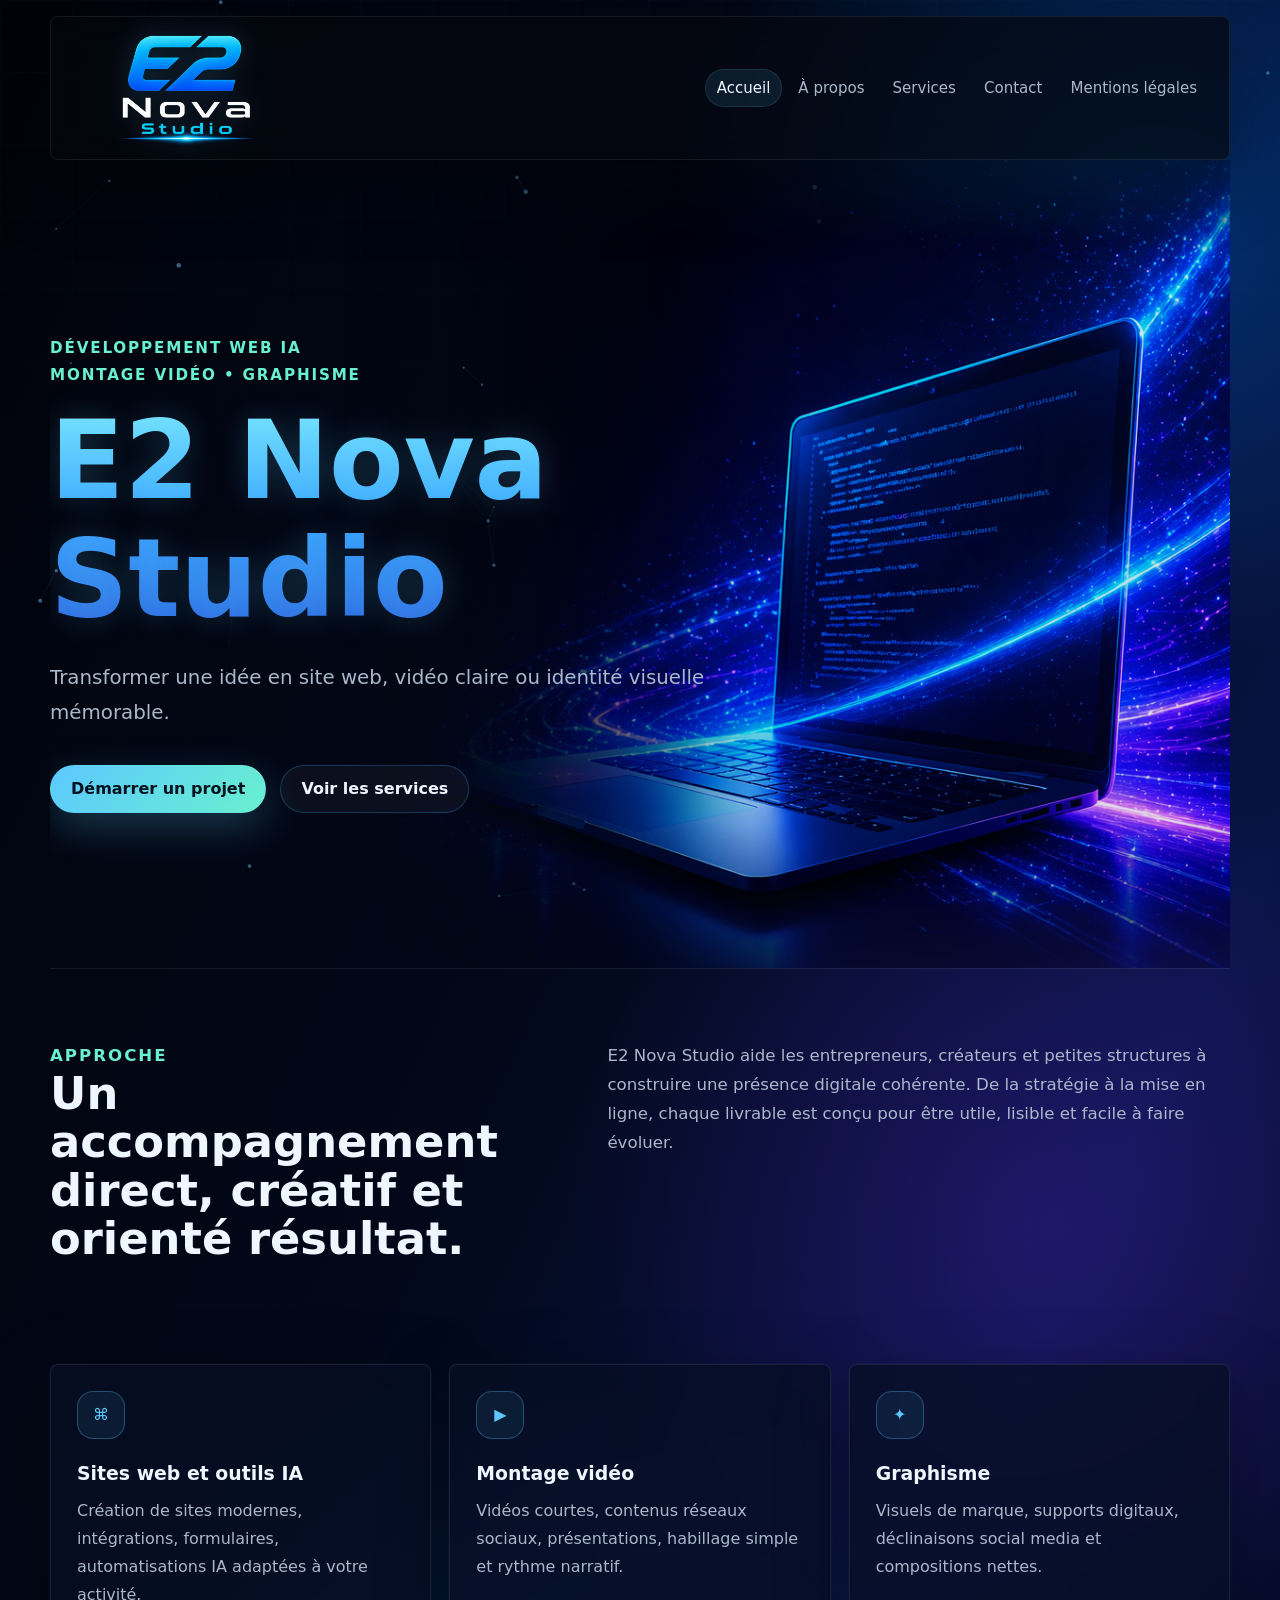
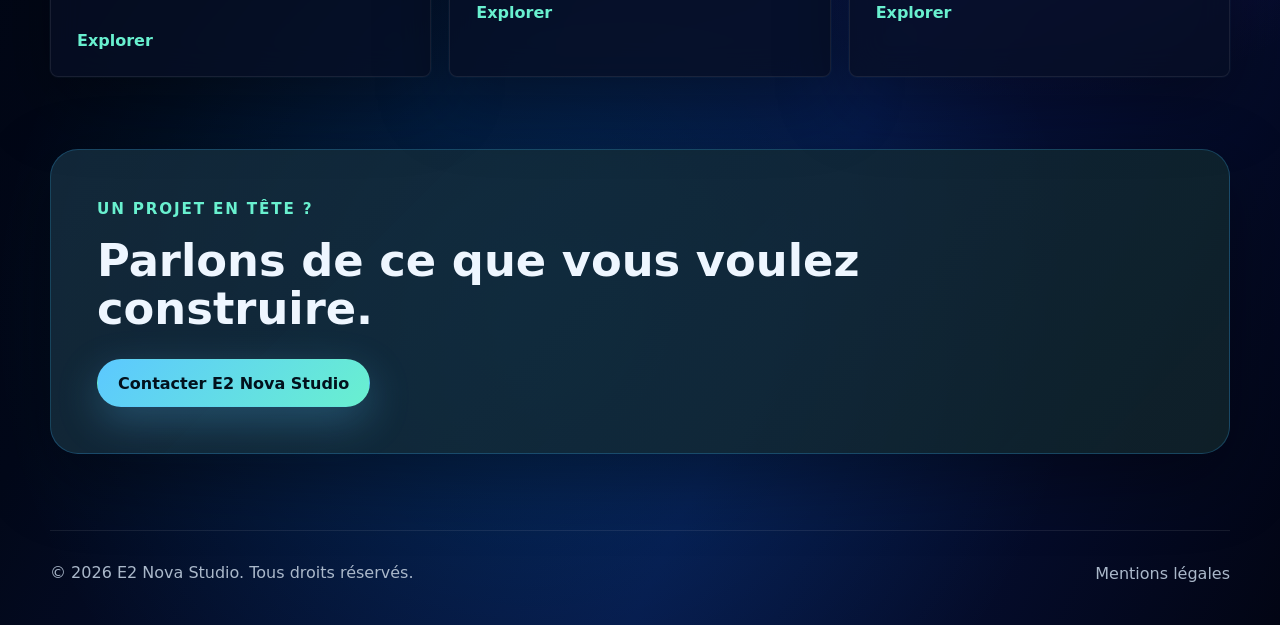
==== commit 78b465aa: "Refactor img tag in header for readability Reformatted img tag for better readability." ====
--- a/index.html
+++ b/index.html
@@ -15,7 +15,10 @@
     <canvas class="nova-canvas" aria-hidden="true"></canvas>
     <header class="site-header">
       <a class="brand" href="index.html" aria-label="Accueil E2 Nova Studio">
-        <img src="assets/Logo_E2NovaStudio_V2_transparent.png" alt="E2 Nova Studio" />
+        <img
+          src="assets/Logo_E2NovaStudio_V2_transparent.png"
+          alt="E2 Nova Studio"
+        />
       </a>
       <button class="nav-toggle" type="button" aria-label="Ouvrir le menu" aria-controls="main-nav" aria-expanded="false">
         <span></span>
